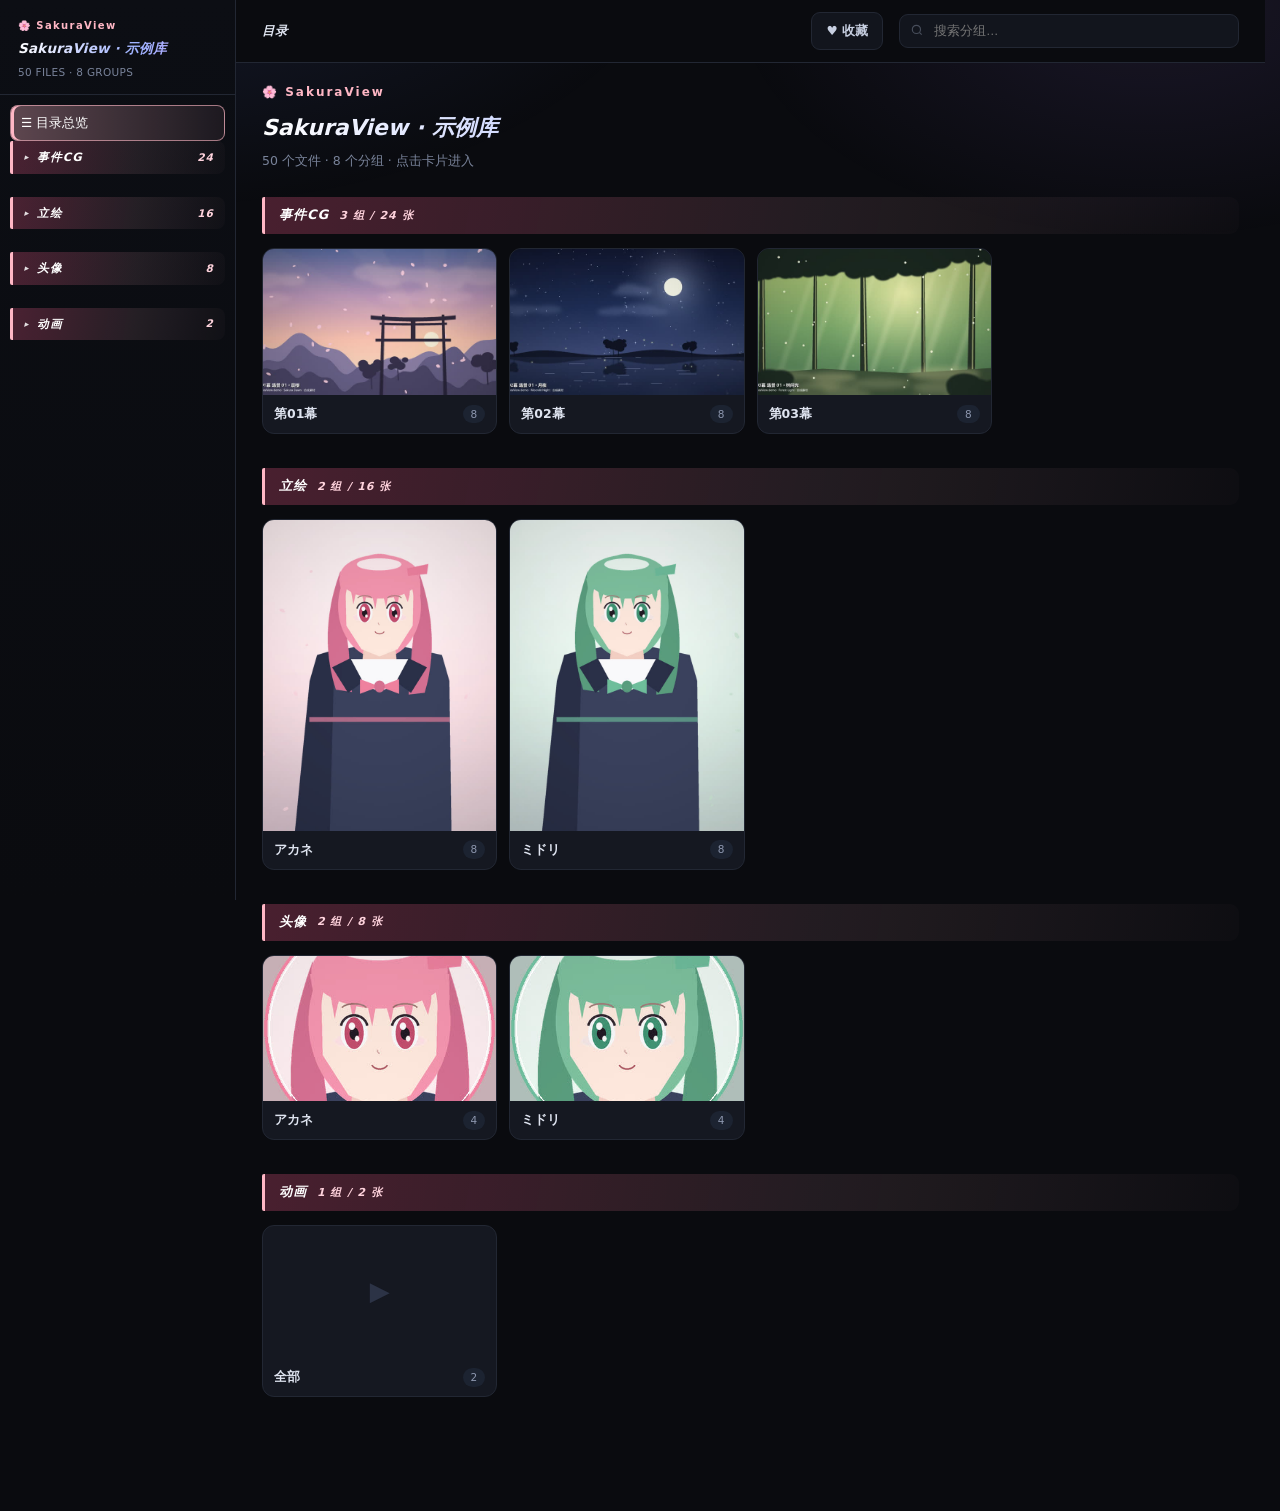
==== demo/CG/index.html @ d7d55ab4 "SakuraView：Galgame CG 解包 + 静态图库生成器 从 QLIE / Ren'Py / Godot / Unity 的打包文件里解出 CG，生成零依赖、 双击即看的静态图库（灯箱缩放" ====
<!DOCTYPE html><html lang="zh-CN"><head><meta charset="utf-8">
<meta name="viewport" content="width=device-width,initial-scale=1">
<title>SakuraView · 示例库 · 目录 · SakuraView</title><link rel="stylesheet" href="assets/style.css?v=6f9639d2"></head><body>
<aside>
  <div class="brand"><div class="mark">&#127800; SakuraView</div><h1>SakuraView · 示例库</h1><p>50 FILES · 8 GROUPS</p></div>
  <div class="snav" id="navbox"></div>
</aside>
<div id="mainWrap">
<div class="navbar">

  <div class="crumb"><b>目录</b></div>
  <div class="spacer"></div>
  <a class="back" href="fav.html">&#9829; 收藏</a>
  <div class="search">
    <svg width="14" height="14" viewBox="0 0 24 24" fill="none" stroke="#8892a6" stroke-width="2">
      <circle cx="11" cy="11" r="7"/><path d="M20 20l-3.5-3.5"/></svg>
    <input id="q" placeholder="搜索分组…" autocomplete="off" spellcheck="false">
  </div>

</div>
<div class="wrap"><div class="mark-hero">&#127800; SakuraView</div><h1 class="hero">SakuraView · 示例库</h1><div class="sub" id="isub" data-all="50 个文件 · 8 个分组 · 点击卡片进入">50 个文件 · 8 个分组 · 点击卡片进入</div><div class="catblock"><div class="cat-title">事件CG <em>3 组 / 24 张</em></div><div class="cards"><a class="card" href="p01.html"><img class="cover" loading="lazy" src="%E4%BA%8B%E4%BB%B6CG/%E7%AC%AC01%E5%B9%95/_thumbs/demo_c01_01.jpg" data-full="%E4%BA%8B%E4%BB%B6CG/%E7%AC%AC01%E5%B9%95/demo_c01_01.jpg" alt="" onerror="this.onerror=null;this.src=this.dataset.full"><div class="meta"><span class="nm">第01幕</span><span class="ct">8</span></div></a><a class="card" href="p02.html"><img class="cover" loading="lazy" src="%E4%BA%8B%E4%BB%B6CG/%E7%AC%AC02%E5%B9%95/_thumbs/demo_c02_01.jpg" data-full="%E4%BA%8B%E4%BB%B6CG/%E7%AC%AC02%E5%B9%95/demo_c02_01.jpg" alt="" onerror="this.onerror=null;this.src=this.dataset.full"><div class="meta"><span class="nm">第02幕</span><span class="ct">8</span></div></a><a class="card" href="p03.html"><img class="cover" loading="lazy" src="%E4%BA%8B%E4%BB%B6CG/%E7%AC%AC03%E5%B9%95/_thumbs/demo_c03_01.jpg" data-full="%E4%BA%8B%E4%BB%B6CG/%E7%AC%AC03%E5%B9%95/demo_c03_01.jpg" alt="" onerror="this.onerror=null;this.src=this.dataset.full"><div class="meta"><span class="nm">第03幕</span><span class="ct">8</span></div></a></div></div><div class="catblock"><div class="cat-title">立绘 <em>2 组 / 16 张</em></div><div class="cards"><a class="card tall" href="p04.html"><img class="cover" loading="lazy" src="%E7%AB%8B%E7%BB%98/%E3%82%A2%E3%82%AB%E3%83%8D/_thumbs/%E3%82%A2%E3%82%AB%E3%83%8D_%E5%88%B6%E6%9C%8D_01.jpg" data-full="%E7%AB%8B%E7%BB%98/%E3%82%A2%E3%82%AB%E3%83%8D/%E3%82%A2%E3%82%AB%E3%83%8D_%E5%88%B6%E6%9C%8D_01.jpg" alt="" onerror="this.onerror=null;this.src=this.dataset.full"><div class="meta"><span class="nm">アカネ</span><span class="ct">8</span></div></a><a class="card tall" href="p05.html"><img class="cover" loading="lazy" src="%E7%AB%8B%E7%BB%98/%E3%83%9F%E3%83%89%E3%83%AA/_thumbs/%E3%83%9F%E3%83%89%E3%83%AA_%E5%88%B6%E6%9C%8D_01.jpg" data-full="%E7%AB%8B%E7%BB%98/%E3%83%9F%E3%83%89%E3%83%AA/%E3%83%9F%E3%83%89%E3%83%AA_%E5%88%B6%E6%9C%8D_01.jpg" alt="" onerror="this.onerror=null;this.src=this.dataset.full"><div class="meta"><span class="nm">ミドリ</span><span class="ct">8</span></div></a></div></div><div class="catblock"><div class="cat-title">头像 <em>2 组 / 8 张</em></div><div class="cards"><a class="card" href="p06.html"><img class="cover" loading="lazy" src="%E5%A4%B4%E5%83%8F/%E3%82%A2%E3%82%AB%E3%83%8D/_thumbs/%E3%82%A2%E3%82%AB%E3%83%8D_%E9%A1%94_01.jpg" data-full="%E5%A4%B4%E5%83%8F/%E3%82%A2%E3%82%AB%E3%83%8D/%E3%82%A2%E3%82%AB%E3%83%8D_%E9%A1%94_01.png" alt="" onerror="this.onerror=null;this.src=this.dataset.full"><div class="meta"><span class="nm">アカネ</span><span class="ct">4</span></div></a><a class="card" href="p07.html"><img class="cover" loading="lazy" src="%E5%A4%B4%E5%83%8F/%E3%83%9F%E3%83%89%E3%83%AA/_thumbs/%E3%83%9F%E3%83%89%E3%83%AA_%E9%A1%94_01.jpg" data-full="%E5%A4%B4%E5%83%8F/%E3%83%9F%E3%83%89%E3%83%AA/%E3%83%9F%E3%83%89%E3%83%AA_%E9%A1%94_01.png" alt="" onerror="this.onerror=null;this.src=this.dataset.full"><div class="meta"><span class="nm">ミドリ</span><span class="ct">4</span></div></a></div></div><div class="catblock"><div class="cat-title">动画 <em>1 组 / 2 张</em></div><div class="cards"><a class="card" href="p08.html"><div class="cover-ph">&#9654;</div><div class="meta"><span class="nm">全部</span><span class="ct">2</span></div></a></div></div></div>
</div>

<script src="assets/nav.js?v=9c50f351"></script>
<script>window.PAGE={};</script>
<script src="assets/app.js?v=49ddf31b"></script>
</body></html>
---- demo/CG/assets/style.css ----
:root{--bg:#0a0b0f;--card:#151821;--line:#222733;--text:#e9ecf3;--muted:#79839a;
--accent:#6f8cff;--accent2:#a77bff;--fav:#ff5b8c}
*{box-sizing:border-box;margin:0;padding:0}
html{scroll-behavior:smooth;scrollbar-color:#eef2fa #0b0d12;scrollbar-gutter:stable}
/* 兜底：不支持 scrollbar-gutter 的浏览器常驻滚动条，避免可用宽度随页面长度变化 */
@supports not (scrollbar-gutter:stable){html{overflow-y:scroll}}
body{background:var(--bg);color:var(--text);font:14px/1.6 "Segoe UI","PingFang SC","Microsoft YaHei",system-ui,sans-serif;-webkit-font-smoothing:antialiased}
body::before{content:"";position:fixed;inset:0;pointer-events:none;z-index:0;
background:radial-gradient(900px 500px at 12% -10%,rgba(111,140,255,.13),transparent 60%),
radial-gradient(700px 400px at 90% 0%,rgba(167,123,255,.10),transparent 60%)}
a{color:inherit;text-decoration:none}
.navbar{position:sticky;top:0;z-index:20;display:flex;align-items:center;gap:16px;
padding:12px 26px;background:#0a0b0f;border-bottom:1px solid var(--line)}
.back{display:flex;align-items:center;gap:7px;padding:8px 14px;border-radius:9px;
border:1px solid var(--line);background:#12151d;color:#c8d0e2;font-size:12.5px;font-weight:600;
transition:.16s;white-space:nowrap}
.back:hover{background:#1b2231;color:#fff;border-color:rgba(111,140,255,.5)}
.crumb{font-size:12.5px;color:var(--muted);font-style:italic;font-weight:600}
.crumb b{color:#dfe4f0;font-weight:700}
.navbar .spacer{flex:1}
.search{position:relative;width:min(340px,40vw)}
.search input{width:100%;padding:9px 13px 9px 34px;border-radius:9px;border:1px solid var(--line);
background:#12151d;color:var(--text);font-size:12.5px;outline:none;transition:.2s}
.search input:focus{border-color:rgba(111,140,255,.6);box-shadow:0 0 0 3px rgba(111,140,255,.1)}
.search svg{position:absolute;left:11px;top:9px;opacity:.45}
.wrap{padding:20px 26px 80px;position:relative;z-index:1}
h1.hero{font-size:22px;font-weight:800;font-style:italic;margin-bottom:6px;
background:linear-gradient(100deg,#fff,#9db0ff 55%,#c6a8ff);
-webkit-background-clip:text;background-clip:text;color:transparent}
.sub{color:var(--muted);font-size:12.5px;margin-bottom:26px}
.catblock{margin-bottom:34px}
.cat-title{display:flex;align-items:center;gap:10px;font-size:13px;font-weight:800;
font-style:italic;letter-spacing:1px;color:#fff;margin-bottom:14px;padding:8px 14px;
border-radius:2px 9px 9px 2px;border-left:3px solid #ffb7c5;
background:linear-gradient(100deg,rgba(255,91,140,.26),rgba(255,183,197,.10) 58%,rgba(255,183,197,.02))}
.cat-title em{font-style:italic;font-weight:700;font-size:11px;color:#ffd3dd}
.cards{display:grid;grid-template-columns:repeat(auto-fill,minmax(190px,1fr));gap:12px}
.card{position:relative;border-radius:12px;overflow:hidden;background:var(--card);
border:1px solid var(--line);transition:.2s;display:block}
.card:hover{transform:translateY(-3px);border-color:rgba(111,140,255,.55);
box-shadow:0 14px 34px rgba(0,0,0,.55)}
.card .cover{width:100%;aspect-ratio:16/10;height:auto;object-fit:cover;display:block;background:#0e1117}
.card.tall .cover{aspect-ratio:3/4}
.card .cover-ph{width:100%;height:132px;display:grid;place-items:center;color:#2c3346;font-size:26px}
.card .meta{padding:9px 11px;display:flex;justify-content:space-between;align-items:center;gap:8px}
.card .nm{font-size:12.5px;font-weight:600;color:#dfe4f0;white-space:nowrap;
overflow:hidden;text-overflow:ellipsis}
.card .ct{font-size:10.5px;color:#8d97af;background:#1c2331;padding:1px 8px;
border-radius:20px;white-space:nowrap}
/* 缩略图尺寸只由缩放决定：固定轨道宽度，不再用「可用宽度 ÷ 列数」→ 不会因为窗口/滚动条/页面长度跳列而变大小 */
.masonry{display:grid;grid-template-columns:repeat(auto-fill,var(--card-w,206px));
gap:10px;justify-content:space-between;align-items:start}
/* 收藏页「按目录分组」的表头：横跨整行 */
.grphead{grid-column:1/-1;display:flex;align-items:baseline;gap:9px;padding:10px 2px 7px;
margin-top:4px;border-bottom:1px solid #222733;font-size:12.5px;font-weight:700;color:#ffb7c5}
.grphead span{font-weight:700}
.grphead em{font-style:normal;font-size:11.5px;color:#79839a;font-weight:600}
.item{margin:0;position:relative;border-radius:11px;overflow:hidden;
background:var(--card);border:1px solid var(--line);cursor:zoom-in;
transition:transform .2s cubic-bezier(.2,.7,.3,1),box-shadow .2s,border-color .2s}
.item img,.item video{display:block;width:100%;height:auto;min-height:60px;
transition:transform .35s cubic-bezier(.2,.7,.3,1),filter .3s}
.item:hover{transform:translateY(-3px);border-color:rgba(111,140,255,.45);
box-shadow:0 12px 30px rgba(0,0,0,.55)}.item:hover img{transform:scale(1.04);filter:brightness(1.06)}
/* 差分栈：同一格的多个 figure 叠放，只有第一个显形，其余透明但仍在 DOM（灯箱能翻到） */
.stack{position:relative;display:grid;grid-template-columns:1fr;border-radius:11px}
.stack>figure.item{grid-area:1/1;margin:0}
/* 用 first-of-type（不是 first-child）：栈里第一个子元素是角标 span */
.stack>figure.item:not(:first-of-type){opacity:0;pointer-events:none}
.dupbadge{position:absolute;right:8px;bottom:8px;z-index:6;cursor:pointer;
font-size:10px;line-height:1;padding:4px 8px;border-radius:20px;
background:rgba(255,91,140,.86);color:#fff;letter-spacing:.3px;box-shadow:0 2px 8px rgba(0,0,0,.4);
transition:.15s}
.dupbadge:hover{background:#ff5b8c;transform:scale(1.06)}
/* 差分速览：点角标弹出这一组的小缩略图，点哪张就看哪张（不改变网格布局） */
.dupPanel{position:fixed;inset:0;z-index:180;display:none;background:rgba(6,8,12,.86);
backdrop-filter:blur(3px);padding:5vh 24px;overflow:auto}
.dupPanel.open{display:block}
.dupPanel .dp-box{max-width:960px;margin:0 auto;background:#13161f;border:1px solid #2a3143;
border-radius:14px;padding:16px 18px 20px;box-shadow:0 24px 60px rgba(0,0,0,.6)}
.dupPanel h4{font-size:13px;font-weight:800;color:#ffb7c5;margin-bottom:4px;display:flex;
align-items:center;justify-content:space-between;gap:12px}
.dupPanel .dp-sub{font-size:11.5px;color:#79839a;margin-bottom:14px}
.dupPanel .dp-close{cursor:pointer;color:#8892a6;font-size:18px;line-height:1;padding:2px 6px;
border-radius:7px;border:1px solid transparent}
.dupPanel .dp-close:hover{color:#fff;background:#222938;border-color:#333c50}
.dupPanel .dp-grid{display:grid;grid-template-columns:repeat(auto-fill,minmax(112px,1fr));gap:9px}
.dupPanel .dp-item{position:relative;border-radius:8px;overflow:hidden;border:1px solid #2a3143;
cursor:pointer;background:#0e1117;transition:.15s}
.dupPanel .dp-item:hover{border-color:rgba(255,183,197,.7);transform:translateY(-2px)}
.dupPanel .dp-item img{display:block;width:100%;height:auto}
.dupPanel .dp-item b{position:absolute;left:4px;bottom:4px;font-size:9.5px;font-weight:700;
color:#fff;background:rgba(6,8,12,.78);border-radius:4px;padding:1px 5px}
.stack.flat{display:contents}
.stack.flat>figure.item{opacity:1;pointer-events:auto}
.stack.flat .dupbadge{display:none}
.stack>figure.item:hover{transform:none;box-shadow:none}
.item figcaption{position:absolute;left:0;right:0;bottom:0;padding:16px 9px 7px;font-size:10.5px;
color:#cfd6e6;background:linear-gradient(180deg,transparent,rgba(6,8,12,.92));
white-space:nowrap;overflow:hidden;text-overflow:ellipsis;opacity:0;transform:translateY(6px);transition:.2s}
.item:hover figcaption{opacity:1;transform:none}
.acts{position:absolute;top:7px;right:7px;display:flex;gap:5px;z-index:3;opacity:0;
transform:translateY(-5px);transition:.18s}
.item:hover .acts{opacity:.45;transform:none}
.acts:hover{opacity:1!important}
.act{width:27px;height:27px;padding:0;border-radius:8px;cursor:pointer;
border:1px solid rgba(255,255,255,.09);background:rgba(6,8,12,.6);color:#8791a6;
font-size:13px;line-height:1;display:grid;place-items:center;transition:.15s;font-family:inherit}
.act:hover{background:rgba(111,140,255,.62);border-color:rgba(111,140,255,.78);color:#fff}
.item.fav{border-color:rgba(255,91,140,.55);box-shadow:0 0 0 1px rgba(255,91,140,.22)}
.item.fav .acts{opacity:.6}
.item.fav .act-fav{background:rgba(255,91,140,.55);border-color:rgba(255,91,140,.65);color:#fff}
/* 最近查看：图片和视频共用，退出预览后仍保留（樱花粉） */
.item.seen{outline:2px solid #ffb7c5;outline-offset:-2px}
.item.seen::before{content:"";position:absolute;left:9px;top:9px;width:8px;height:8px;border-radius:50%;
background:#ffb7c5;box-shadow:0 0 0 3px rgba(8,10,16,.72);z-index:4;pointer-events:none}
.note{display:block;padding:8px 10px;background:rgba(255,255,255,.045);
border-top:1px solid rgba(255,255,255,.08);font-size:11px;line-height:1.45;color:#bcc5d8;
white-space:nowrap;overflow:hidden;text-overflow:ellipsis;cursor:pointer;transition:.16s}
.note:hover{background:rgba(111,140,255,.16);color:#e9eefb}
.item.fav .note{background:rgba(255,91,140,.1);border-top-color:rgba(255,91,140,.28);color:#f1cbda}
.item.has-note figcaption{bottom:34px}
/* 批量选择：选中环 + 橡皮筋框 + 底部批量条 */
.item.sel{border-color:#ffb7c5;box-shadow:0 0 0 2px #ffb7c5,0 10px 26px rgba(0,0,0,.5)}
.item.sel::after{content:"¹3";position:absolute;left:9px;top:9px;width:19px;height:19px;border-radius:50%;
background:#ffb7c5;color:#1a1420;font-size:12px;font-weight:800;display:grid;place-items:center;z-index:5}
.selband{position:fixed;border:1px solid #ffb7c5;background:rgba(255,183,197,.16);
border-radius:4px;z-index:60;pointer-events:none;display:none}
.selbar{position:fixed;left:50%;bottom:22px;transform:translate(-50%,18px);z-index:70;
display:flex;align-items:center;gap:10px;padding:9px 12px;border-radius:12px;
background:rgba(18,22,31,.97);border:1px solid #2a3040;box-shadow:0 16px 40px rgba(0,0,0,.6);
opacity:0;pointer-events:none;transition:.2s}
.selbar.open{opacity:1;pointer-events:auto;transform:translate(-50%,0)}
.selbar b{font-size:12.5px;color:#ffb7c5;font-weight:700;white-space:nowrap}
.selbar button{padding:7px 13px;border-radius:8px;border:1px solid #2a3040;background:#171c26;
color:#cfd6e6;font-size:12.5px;font-weight:600;cursor:pointer;font-family:inherit;white-space:nowrap}
.selbar button:hover{background:#232a3a;color:#fff}
.selbar button.primary{background:linear-gradient(100deg,#3b57b8,#2a3d8a);border-color:#3b57b8;color:#fff}
.selbar input{width:112px;padding:7px 10px;border-radius:8px;border:1px solid #2a3040;
background:#0d1017;color:#dfe4f0;font-size:12.5px;font-family:inherit;outline:none}
.selbar input:focus{border-color:#ffb7c5}
/* 备注里的 Markdown 简写 */
.note b{color:#fff;font-weight:800}
.note .mdtag{color:#ffb7c5;font-weight:700;margin-left:2px}
.empty{text-align:center;padding:90px 20px;color:#5b6478}
.empty .big{font-size:34px;color:#2b3346;margin-bottom:14px;font-style:italic}
.empty b{display:block;font-size:15px;color:#8b93a7;margin-bottom:6px;font-style:italic;font-weight:700}
.empty span{display:block;font-size:12px;color:#5b6478}
.item-v{cursor:pointer}
.vlb{position:fixed;inset:0;z-index:120;background:#000;display:none}
.vlb.open{display:block}
.vlb video{position:absolute;inset:0;width:100%;height:100%;object-fit:contain;background:#000;outline:none}
.vtitle{position:absolute;left:26px;top:20px;z-index:125;color:#fff;font-size:40px;
font-weight:700;letter-spacing:.5px;line-height:1.25;
text-shadow:0 3px 16px rgba(0,0,0,.95),0 0 3px rgba(0,0,0,.85);
max-width:78vw;white-space:nowrap;overflow:hidden;text-overflow:ellipsis;
pointer-events:none;opacity:0;transition:opacity .25s}
.vlb.show-ui .vtitle{opacity:1}
/* 静止后控制条与标题一起淡出，指针也隐藏（全屏/非全屏一致） */
.vlb:not(.show-ui){cursor:none}
.vui{position:absolute;left:0;right:0;bottom:0;padding:46px 18px 12px;
background:linear-gradient(0deg,rgba(0,0,0,.88),rgba(0,0,0,.45) 55%,transparent);
opacity:0;transition:opacity .25s;pointer-events:none}
.vlb.show-ui .vui{opacity:1;pointer-events:auto}
.vbarwrap{height:4px;background:rgba(255,255,255,.22);border-radius:3px;cursor:pointer;
margin-bottom:10px;position:relative}
.vbarwrap:hover{height:7px}
.vbar{height:100%;background:#6f8cff;border-radius:3px;width:0;pointer-events:none}
.vrow{display:flex;align-items:center;gap:4px}
.vi{background:transparent;border:0;color:#e8ecf5;width:38px;height:38px;border-radius:8px;
display:grid;place-items:center;cursor:pointer;font-size:15px;transition:.15s;
font-family:inherit;padding:0;line-height:1}
.vi:hover{background:rgba(255,255,255,.16)}
/* 播放/暂停图标：用内联 SVG + .playing 类切换，不依赖字体里有没有 U+23F8（缺字形会显示成空白/方块） */
.vi .ic{width:17px;height:17px;fill:currentColor;display:none;pointer-events:none}
#vPlay .ic-play{display:block}
#vPlay.playing .ic-play{display:none}
#vPlay.playing .ic-pause{display:block}
.vi.on{background:rgba(255,91,140,.85);border-color:#ffb7c5;color:#fff}
.vi:disabled{opacity:.3;cursor:not-allowed}
.vtime{font-size:12px;color:#cfd6e6;margin-left:10px;font-variant-numeric:tabular-nums;
letter-spacing:.3px}
.vspacer{flex:1}
.vrate{width:auto;padding:0 12px;font-size:12.5px;font-weight:600;min-width:52px}
/* 音量：图标 + 滑块（拖动调节，不再点一下静音） */
.vvol{display:flex;align-items:center;gap:7px;padding:0 8px;height:38px;border-radius:8px}
.vvol:hover{background:rgba(255,255,255,.10)}
.vvic{font-size:14px;line-height:1;color:#cfd6e6;width:16px;text-align:center;user-select:none}
.vvol input[type=range]{-webkit-appearance:none;appearance:none;width:78px;height:4px;border-radius:3px;
background:linear-gradient(90deg,#ffb7c5 var(--vp,100%),rgba(255,255,255,.22) var(--vp,100%));
outline:none;cursor:pointer;margin:0}
.vvol input[type=range]::-webkit-slider-thumb{-webkit-appearance:none;width:12px;height:12px;border-radius:50%;
background:#fff;border:0;box-shadow:0 1px 4px rgba(0,0,0,.65)}
.vvol input[type=range]::-moz-range-thumb{width:12px;height:12px;border:0;border-radius:50%;background:#fff}
@media (max-width:760px){.vvol input[type=range]{width:56px}.vvol{padding:0 4px;gap:5px}}
.vmenu{position:absolute;right:104px;bottom:62px;background:rgba(20,24,33,.98);
border:1px solid #2a3040;border-radius:10px;padding:6px;display:none;z-index:130;
box-shadow:0 12px 34px rgba(0,0,0,.65);min-width:96px}
.vmenu.open{display:block}
.vmenu button{display:block;width:100%;text-align:left;padding:7px 16px;border:0;
background:transparent;color:#c8d0e2;font-size:12.5px;font-family:inherit;cursor:pointer;
border-radius:6px}
.vmenu button:hover{background:#232a3a;color:#fff}
.vmenu button.on{color:#8aa2ff;font-weight:700}
/* 进度条悬停/拖动时的帧预览（雪碧图切片，本地图库没法用 canvas 抓帧） */
.vsprite{position:fixed;z-index:140;width:160px;height:90px;border-radius:8px;
border:1px solid #3a4356;background-color:#0a0c11;background-repeat:no-repeat;
box-shadow:0 12px 30px rgba(0,0,0,.7);display:none;pointer-events:none}
.vsprite.on{display:block}
.vsprite i{position:absolute;left:0;right:0;bottom:-19px;text-align:center;font-size:11px;color:#cfd6e6;
font-style:normal;text-shadow:0 1px 4px #000}
.vlb:fullscreen{background:#000}
.lb{position:fixed;inset:0;z-index:100;display:none;background:rgba(5,6,9,.97)}
.lb.open{display:flex;align-items:center;justify-content:center}
/* 全图模式：整屏铺满、整张图完整显示（contain），不再留圆角/阴影 */
.lb img{width:100vw;height:100vh;object-fit:contain;display:block;transition:opacity .18s;
border-radius:0;box-shadow:none;-webkit-user-drag:none;user-select:none}
.lb img.loading{opacity:.22}
/* 缩放/拖拽：grab 光标 + 关掉浏览器自带手势，交给 JS 处理 */
.lb img{cursor:zoom-in;touch-action:none;-webkit-user-drag:none;will-change:transform}
.lb img.zoomed{cursor:grab}
.lb img.dragging{cursor:grabbing}
.lb-bar{position:fixed;top:0;left:0;right:0;display:flex;justify-content:space-between;
align-items:center;padding:14px 20px;font-size:12.5px;color:#93a0b8}
.lb-bar b{font-weight:600;color:#dfe4f0}
/* 全屏观感：顶栏 / 箭头 / 关闭默认隐藏，动一下鼠标或点一下才浮现（2.4s 后自动淡出），只留图片本体 */
.lb-bar,.lb-btn,.lb-close{opacity:0;pointer-events:none;transition:opacity .2s ease}
.lb.ui-on .lb-bar,.lb.ui-on .lb-btn,.lb.ui-on .lb-close{opacity:1;pointer-events:auto}
/* 底部操作条：默认隐藏，鼠标/手指靠近屏幕下方才浮现（不挡看图） */
.lb-acts{position:fixed;bottom:22px;left:50%;transform:translate(-50%,16px);display:flex;gap:10px;z-index:102;
opacity:0;pointer-events:none;transition:opacity .2s ease,transform .2s ease}
.lb.show-acts .lb-acts{opacity:1;pointer-events:auto;transform:translate(-50%,0)}
.lb-act{display:flex;align-items:center;gap:7px;padding:10px 20px;border-radius:10px;
border:1px solid rgba(255,255,255,.18);background:rgba(20,24,33,.92);color:#dbe2f0;
font-size:13px;font-weight:600;cursor:pointer;transition:.16s;font-family:inherit}
.lb-act:hover{background:#232a3a;border-color:rgba(111,140,255,.6);color:#fff}
.lb-act.on{background:rgba(255,91,140,.85);border-color:#ff5b8c;color:#fff}
/* 幻灯速率：主按钮 + 速率小按钮，菜单向上弹出 */
.lbspd{display:flex;gap:0}
.lbspd .lb-act:first-child{border-radius:10px 0 0 10px}
.lb-act.lbcaret{border-radius:0 10px 10px 0;border-left:none;padding:10px 10px;font-size:11px}
.lb-act.lbcaret:hover{border-left:1px solid rgba(255,255,255,.12)}
.spdmenu{position:fixed;z-index:103;display:none;background:rgba(20,24,33,.98);
border:1px solid #2a3040;border-radius:10px;padding:6px;min-width:170px;
box-shadow:0 12px 34px rgba(0,0,0,.65)}
.spdmenu.open{display:block}
.spdmenu button{display:block;width:100%;text-align:left;padding:7px 16px;border:0;
background:transparent;color:#c8d0e2;font-size:12.5px;font-family:inherit;cursor:pointer;border-radius:6px}
.spdmenu button:hover{background:#232a3a;color:#fff}
.spdmenu button.on{color:#ffb7c5;font-weight:700}
.lb-btn{position:fixed;top:50%;transform:translateY(-50%);width:52px;height:52px;border-radius:50%;
border:1px solid #2a3040;background:rgba(20,24,33,.9);color:#cfd6e6;font-size:20px;cursor:pointer;
display:grid;place-items:center;transition:.18s;user-select:none;z-index:102}
.lb-btn:hover{background:#232a3a;border-color:rgba(111,140,255,.6);color:#fff}
.lb-prev{left:22px}.lb-next{right:22px}
.lb-close{position:fixed;top:14px;right:18px;width:36px;height:36px;border-radius:9px;
border:1px solid #2a3040;background:rgba(20,24,33,.9);color:#cfd6e6;cursor:pointer;
font-size:16px;display:grid;place-items:center;z-index:102}
.lb-close:hover{background:#232a3a;color:#fff}
.modal{position:fixed;inset:0;z-index:150;display:none;align-items:center;justify-content:center;
background:rgba(5,6,9,.8);padding:20px}
.modal.open{display:flex}
.modal-box{width:min(460px,100%);background:#12151d;border:1px solid #2a3040;
border-radius:14px;padding:20px;box-shadow:0 30px 80px rgba(0,0,0,.7)}
.modal-box h3{font-size:14px;font-weight:700;font-style:italic;margin-bottom:12px}
.modal-thumb{width:100%;max-height:170px;object-fit:contain;border-radius:9px;
background:#0b0d12;margin-bottom:12px;display:block}
.modal-box textarea{width:100%;height:96px;resize:vertical;padding:10px 12px;border-radius:9px;
border:1px solid #2a3040;background:#0b0d12;color:#e9ecf3;font-size:13px;line-height:1.5;
font-family:inherit;outline:none}
.modal-box input#tagInput{width:100%;margin-top:8px;padding:9px 12px;border-radius:9px;
border:1px solid #2a3040;background:#0b0d12;color:#e9ecf3;font-size:12.5px;outline:none}
.modal-box input#tagInput:focus{border-color:rgba(255,183,197,.55)}
.tagrow{padding:6px 10px;display:flex;flex-wrap:wrap;gap:4px;
background:rgba(255,183,197,.05);border-top:1px solid rgba(255,255,255,.07)}
.tagchip{font-size:10px;color:#ffb7c5;background:rgba(255,183,197,.1);
border:1px solid rgba(255,183,197,.35);border-radius:10px;padding:0 8px;line-height:1.7}
.lb-act.on{background:rgba(255,183,197,.85);border-color:#ffb7c5;color:#fff}
.modal-box textarea:focus{border-color:rgba(111,140,255,.6)}
.modal-acts{display:flex;gap:8px;justify-content:flex-end;margin-top:14px}
.tip-p{font-size:13px;line-height:1.75;color:#c2cbd9;margin:0 0 10px}
.tip-p code{background:#0d1017;border:1px solid #2a3040;border-radius:5px;padding:1px 6px;
font-size:12px;color:#ffb7c5;font-family:ui-monospace,Consolas,monospace}
.tip-p b{color:#eef1f7}
.modal-acts button{padding:9px 18px;border-radius:9px;border:1px solid #2a3040;background:#171c26;
color:#c8d0e2;font-size:12.5px;font-weight:600;cursor:pointer;font-family:inherit}
.modal-acts button:hover{background:#20283a;color:#fff}
.modal-acts .primary{background:linear-gradient(100deg,#3b57b8,#2a3d8a);
border-color:rgba(111,140,255,.6);color:#fff}
.modal-acts .danger{color:#ff9db6}
aside{position:fixed;top:0;left:0;width:236px;height:calc(100vh / var(--z-nav,1));
zoom:var(--z-nav,1);z-index:30;
background:linear-gradient(180deg,#0c0e14,#0a0b0f);border-right:1px solid var(--line);
display:flex;flex-direction:column}
aside .brand{padding:18px 18px 14px;border-bottom:1px solid var(--line)}
aside .brand h1{font-size:13.5px;font-weight:700;font-style:italic;letter-spacing:.2px;
background:linear-gradient(100deg,#fff,#9db0ff 60%,#c6a8ff);
-webkit-background-clip:text;background-clip:text;color:transparent;
white-space:nowrap;overflow:hidden;text-overflow:ellipsis}
aside .brand p{font-size:10.5px;color:var(--muted);margin-top:4px;letter-spacing:.3px}
aside .brand .mark{font-size:10px;font-weight:700;color:#ffb7c5;letter-spacing:1.4px;margin-bottom:4px}
aside .brand .hublink{display:inline-flex;align-items:center;gap:5px;margin-top:9px;
font-size:11px;color:#ffb7c5;text-decoration:none;border:1px solid rgba(255,183,197,.34);
border-radius:6px;padding:2px 9px;letter-spacing:.2px;opacity:.78;transition:.16s}
aside .brand .hublink:hover{opacity:1;background:rgba(255,183,197,.13);border-color:rgba(255,183,197,.7)}
.mark-hero{font-size:12px;font-weight:700;color:#ffb7c5;letter-spacing:2px;margin-bottom:8px}
/* 横竖图筛选 chips */
.chips{display:flex;gap:6px;flex-wrap:wrap}
.chip{padding:6px 13px;border-radius:20px;border:1px solid var(--line);background:#12151d;
color:#c8d0e2;font-size:11.5px;font-weight:600;cursor:pointer;white-space:nowrap;transition:.15s;user-select:none}
.chip:hover{border-color:rgba(255,183,197,.5);color:#fff}
.chip.on{background:rgba(255,183,197,.22);border-color:rgba(255,183,197,.6);color:#fff}
.snav{flex:1;overflow-y:auto;padding:10px 10px 40px;
scrollbar-width:auto;scrollbar-color:#eef2fa #0c0e13}
.snav::-webkit-scrollbar{width:16px}
.snav::-webkit-scrollbar-thumb{background:#eef2fa;border-radius:5px;border:3px solid #0c0e13;min-height:48px}
.snav::-webkit-scrollbar-thumb:hover{background:#fff}
.snav::-webkit-scrollbar-track{background:#0c0e13;border-left:1px solid #1a1f2b}
.cat{margin-bottom:16px}
.cat-h{font-size:11.5px;letter-spacing:1.1px;color:#fff;padding:7px 11px;margin-bottom:7px;
display:flex;justify-content:space-between;align-items:center;font-weight:800;font-style:italic;
background:linear-gradient(100deg,rgba(255,91,140,.26),rgba(255,183,197,.10) 58%,rgba(255,183,197,.02));
border-left:3px solid #ffb7c5;border-radius:2px 8px 8px 2px;cursor:pointer;user-select:none}
/* 目录树折叠：grid 0fr→1fr 平滑展开/收起，各分类状态独立 */
.cat-h .ch{display:inline-block;font-size:9px;opacity:.85;transition:transform .25s ease}
.cat.open>.cat-h .ch{transform:rotate(90deg)}
.cat-h .ct2{flex:1;margin-left:7px;overflow:hidden;text-overflow:ellipsis;white-space:nowrap}
.cat-body{display:grid;grid-template-rows:0fr;transition:grid-template-rows .28s ease}
.cat.open>.cat-body{grid-template-rows:1fr}
.cat-body>.cat-in{overflow:hidden;min-height:0}
.cat-h em{font-style:italic;color:#ffd3dd;font-weight:700;font-size:10.5px}
.nav-item{display:flex;justify-content:space-between;align-items:center;padding:7px 10px;
border-radius:8px;color:#c8d0e2;font-size:12.5px;font-weight:500;transition:.15s;
border:1px solid transparent;white-space:nowrap}
.nav-item em{font-style:normal;font-size:10.5px;color:#8d97af;background:#1c2331;
padding:1px 7px;border-radius:20px;margin-left:8px}
.nav-item:hover{background:#1b2231;color:#fff;border-color:#2c3547}
.nav-item.on{background:linear-gradient(90deg,rgba(255,183,197,.34),rgba(255,183,197,.07));
color:#fff;border-color:rgba(255,183,197,.6);box-shadow:inset 3px 0 0 #ffb7c5}
.nav-item.on em{background:rgba(255,143,168,.34);color:#ffe3ea}
.nav-item[data-g]{cursor:pointer}
#mainWrap{margin-left:calc(236px * var(--z-nav,1))}
.navbar{zoom:var(--z-main,1)}
.wrap{zoom:var(--z-main,1)}
#ztoast{position:fixed;right:24px;bottom:24px;z-index:200;padding:9px 16px;border-radius:9px;
background:rgba(20,24,33,.96);border:1px solid rgba(111,140,255,.55);color:#dfe4f0;
font-size:12.5px;font-weight:600;letter-spacing:.3px;opacity:0;transform:translateY(8px);
transition:.2s;pointer-events:none;box-shadow:0 10px 30px rgba(0,0,0,.5)}
#ztoast.show{opacity:1;transform:none}
::-webkit-scrollbar{width:16px;height:16px}
::-webkit-scrollbar-track{background:#0b0d12}
::-webkit-scrollbar-thumb{background:#eef2fa;border-radius:8px;border:3px solid #0b0d12;min-height:48px}
::-webkit-scrollbar-thumb:hover{background:#fff}
@media(max-width:860px){
aside{display:none}
#mainWrap{margin-left:0}
.navbar{zoom:1}
.wrap{zoom:1}
.vtitle{font-size:22px;left:14px;top:12px}
.navbar{flex-wrap:wrap;padding:10px 14px;gap:10px}
.search{width:100%;order:3}
.wrap{padding:16px 14px 60px}
.masonry{grid-template-columns:repeat(auto-fill,150px);gap:8px}
.cards{grid-template-columns:repeat(auto-fill,minmax(140px,1fr))}
}
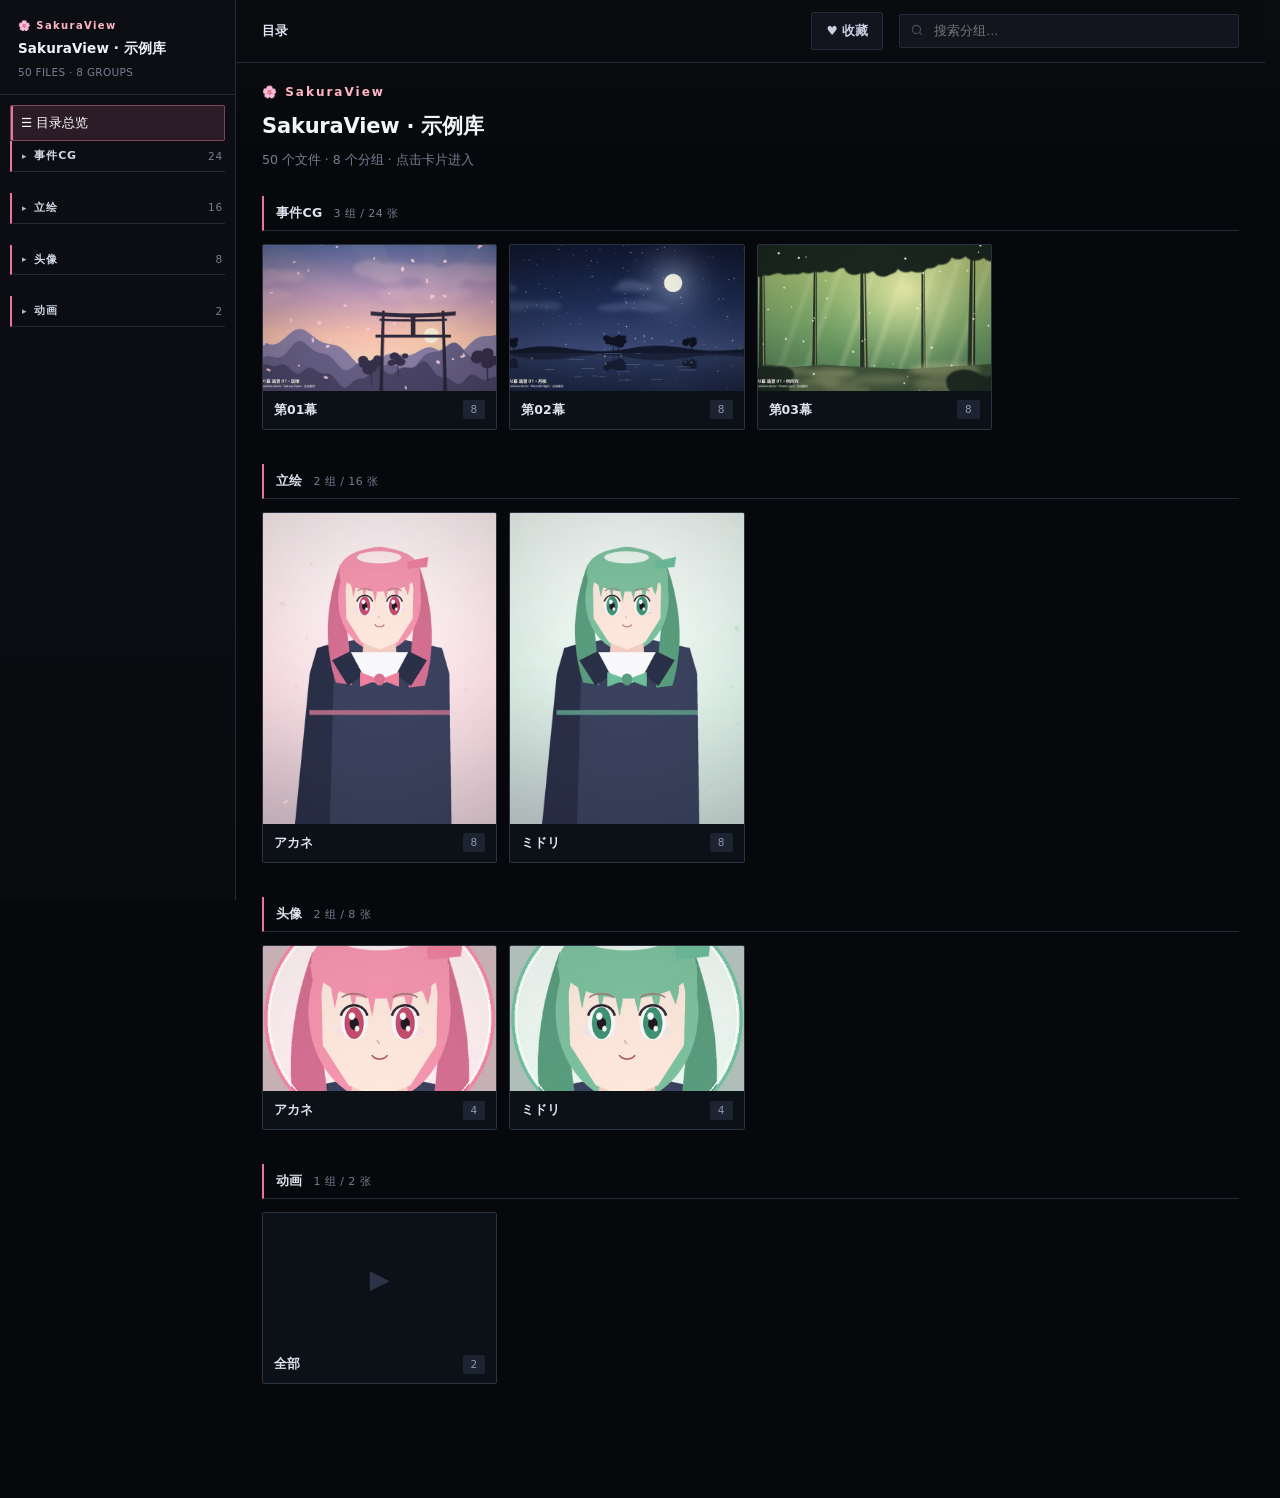
==== commit 75df617b: "去掉 AI 模板味：图库主题与落地页统一成编辑风格 图库（gen_site_generic.py 的 CSS）： - 配色从蓝紫渐变换成暖金 + 更暗的底，保留樱花粉做收藏/高亮 - 圆角一律收到 2" ====
--- a/demo/CG/index.html
+++ b/demo/CG/index.html
@@ -1,6 +1,6 @@
 <!DOCTYPE html><html lang="zh-CN"><head><meta charset="utf-8">
 <meta name="viewport" content="width=device-width,initial-scale=1">
-<title>SakuraView · 示例库 · 目录 · SakuraView</title><link rel="stylesheet" href="assets/style.css?v=6f9639d2"></head><body>
+<title>SakuraView · 示例库 · 目录 · SakuraView</title><link rel="stylesheet" href="assets/style.css?v=ff3d2028"></head><body>
 <aside>
   <div class="brand"><div class="mark">&#127800; SakuraView</div><h1>SakuraView · 示例库</h1><p>50 FILES · 8 GROUPS</p></div>
   <div class="snav" id="navbox"></div>
--- a/demo/CG/assets/style.css
+++ b/demo/CG/assets/style.css
@@ -1,44 +1,40 @@
-:root{--bg:#0a0b0f;--card:#151821;--line:#222733;--text:#e9ecf3;--muted:#79839a;
---accent:#6f8cff;--accent2:#a77bff;--fav:#ff5b8c}
+:root{--bg:#06080c;--card:#0c1017;--line:#242a37;--line2:#39424f;--text:#e6e9f0;--muted:#767f92;
+--accent:#d3b184;--accent2:#8c7c63;--fav:#e8759a}
 *{box-sizing:border-box;margin:0;padding:0}
 html{scroll-behavior:smooth;scrollbar-color:#eef2fa #0b0d12;scrollbar-gutter:stable}
 /* 兜底：不支持 scrollbar-gutter 的浏览器常驻滚动条，避免可用宽度随页面长度变化 */
 @supports not (scrollbar-gutter:stable){html{overflow-y:scroll}}
-body{background:var(--bg);color:var(--text);font:14px/1.6 "Segoe UI","PingFang SC","Microsoft YaHei",system-ui,sans-serif;-webkit-font-smoothing:antialiased}
+body{background:var(--bg);color:var(--text);font:14px/1.6 "Segoe UI","PingFang SC","Microsoft YaHei",system-ui,sans-serif;-webkit-font-smoothing:antialiased;font-feature-settings:"tnum" 1,"lnum" 1}
 body::before{content:"";position:fixed;inset:0;pointer-events:none;z-index:0;
-background:radial-gradient(900px 500px at 12% -10%,rgba(111,140,255,.13),transparent 60%),
-radial-gradient(700px 400px at 90% 0%,rgba(167,123,255,.10),transparent 60%)}
+background:linear-gradient(180deg,rgba(255,255,255,.022),transparent 22%)}
 a{color:inherit;text-decoration:none}
 .navbar{position:sticky;top:0;z-index:20;display:flex;align-items:center;gap:16px;
 padding:12px 26px;background:#0a0b0f;border-bottom:1px solid var(--line)}
-.back{display:flex;align-items:center;gap:7px;padding:8px 14px;border-radius:9px;
+.back{display:flex;align-items:center;gap:7px;padding:8px 14px;border-radius:2px;
 border:1px solid var(--line);background:#12151d;color:#c8d0e2;font-size:12.5px;font-weight:600;
 transition:.16s;white-space:nowrap}
-.back:hover{background:#1b2231;color:#fff;border-color:rgba(111,140,255,.5)}
-.crumb{font-size:12.5px;color:var(--muted);font-style:italic;font-weight:600}
+.back:hover{background:#1b2231;color:#fff;border-color:rgba(211,177,132,.5)}
+.crumb{font-size:12.5px;color:var(--muted);font-weight:500}
 .crumb b{color:#dfe4f0;font-weight:700}
 .navbar .spacer{flex:1}
 .search{position:relative;width:min(340px,40vw)}
-.search input{width:100%;padding:9px 13px 9px 34px;border-radius:9px;border:1px solid var(--line);
+.search input{width:100%;padding:9px 13px 9px 34px;border-radius:2px;border:1px solid var(--line);
 background:#12151d;color:var(--text);font-size:12.5px;outline:none;transition:.2s}
-.search input:focus{border-color:rgba(111,140,255,.6);box-shadow:0 0 0 3px rgba(111,140,255,.1)}
+.search input:focus{border-color:rgba(211,177,132,.6);box-shadow:0 0 0 3px rgba(211,177,132,.1)}
 .search svg{position:absolute;left:11px;top:9px;opacity:.45}
 .wrap{padding:20px 26px 80px;position:relative;z-index:1}
-h1.hero{font-size:22px;font-weight:800;font-style:italic;margin-bottom:6px;
-background:linear-gradient(100deg,#fff,#9db0ff 55%,#c6a8ff);
--webkit-background-clip:text;background-clip:text;color:transparent}
+h1.hero{font-size:21px;font-weight:650;letter-spacing:-.01em;margin-bottom:6px;color:#f2f4f8}
 .sub{color:var(--muted);font-size:12.5px;margin-bottom:26px}
 .catblock{margin-bottom:34px}
-.cat-title{display:flex;align-items:center;gap:10px;font-size:13px;font-weight:800;
-font-style:italic;letter-spacing:1px;color:#fff;margin-bottom:14px;padding:8px 14px;
-border-radius:2px 9px 9px 2px;border-left:3px solid #ffb7c5;
-background:linear-gradient(100deg,rgba(255,91,140,.26),rgba(255,183,197,.10) 58%,rgba(255,183,197,.02))}
-.cat-title em{font-style:italic;font-weight:700;font-size:11px;color:#ffd3dd}
+.cat-title{display:flex;align-items:baseline;gap:11px;font-size:12.5px;font-weight:600;
+letter-spacing:.02em;color:#dfe4ee;margin-bottom:13px;padding:7px 0 7px 12px;
+border-left:2px solid var(--fav);border-bottom:1px solid var(--line)}
+.cat-title em{font-style:normal;font-weight:500;font-size:11px;color:var(--muted);
+letter-spacing:.04em}
 .cards{display:grid;grid-template-columns:repeat(auto-fill,minmax(190px,1fr));gap:12px}
-.card{position:relative;border-radius:12px;overflow:hidden;background:var(--card);
-border:1px solid var(--line);transition:.2s;display:block}
-.card:hover{transform:translateY(-3px);border-color:rgba(111,140,255,.55);
-box-shadow:0 14px 34px rgba(0,0,0,.55)}
+.card{position:relative;border-radius:2px;overflow:hidden;background:var(--card);
+border:1px solid #2b3341;transition:.2s;display:block}
+.card:hover{border-color:var(--line2)}
 .card .cover{width:100%;aspect-ratio:16/10;height:auto;object-fit:cover;display:block;background:#0e1117}
 .card.tall .cover{aspect-ratio:3/4}
 .card .cover-ph{width:100%;height:132px;display:grid;place-items:center;color:#2c3346;font-size:26px}
@@ -46,30 +42,29 @@
 .card .nm{font-size:12.5px;font-weight:600;color:#dfe4f0;white-space:nowrap;
 overflow:hidden;text-overflow:ellipsis}
 .card .ct{font-size:10.5px;color:#8d97af;background:#1c2331;padding:1px 8px;
-border-radius:20px;white-space:nowrap}
+border-radius:2px;white-space:nowrap}
 /* 缩略图尺寸只由缩放决定：固定轨道宽度，不再用「可用宽度 ÷ 列数」→ 不会因为窗口/滚动条/页面长度跳列而变大小 */
 .masonry{display:grid;grid-template-columns:repeat(auto-fill,var(--card-w,206px));
 gap:10px;justify-content:space-between;align-items:start}
 /* 收藏页「按目录分组」的表头：横跨整行 */
 .grphead{grid-column:1/-1;display:flex;align-items:baseline;gap:9px;padding:10px 2px 7px;
-margin-top:4px;border-bottom:1px solid #222733;font-size:12.5px;font-weight:700;color:#ffb7c5}
+margin-top:4px;border-bottom:1px solid var(--line);font-size:11.5px;letter-spacing:.06em;font-weight:600;color:#cfd6e4}
 .grphead span{font-weight:700}
 .grphead em{font-style:normal;font-size:11.5px;color:#79839a;font-weight:600}
-.item{margin:0;position:relative;border-radius:11px;overflow:hidden;
+.item{margin:0;position:relative;border-radius:2px;overflow:hidden;
 background:var(--card);border:1px solid var(--line);cursor:zoom-in;
 transition:transform .2s cubic-bezier(.2,.7,.3,1),box-shadow .2s,border-color .2s}
 .item img,.item video{display:block;width:100%;height:auto;min-height:60px;
 transition:transform .35s cubic-bezier(.2,.7,.3,1),filter .3s}
-.item:hover{transform:translateY(-3px);border-color:rgba(111,140,255,.45);
-box-shadow:0 12px 30px rgba(0,0,0,.55)}.item:hover img{transform:scale(1.04);filter:brightness(1.06)}
+.item:hover{border-color:var(--line2)}.item:hover img{filter:brightness(1.10)}
 /* 差分栈：同一格的多个 figure 叠放，只有第一个显形，其余透明但仍在 DOM（灯箱能翻到） */
-.stack{position:relative;display:grid;grid-template-columns:1fr;border-radius:11px}
+.stack{position:relative;display:grid;grid-template-columns:1fr;border-radius:2px}
 .stack>figure.item{grid-area:1/1;margin:0}
 /* 用 first-of-type（不是 first-child）：栈里第一个子元素是角标 span */
 .stack>figure.item:not(:first-of-type){opacity:0;pointer-events:none}
 .dupbadge{position:absolute;right:8px;bottom:8px;z-index:6;cursor:pointer;
-font-size:10px;line-height:1;padding:4px 8px;border-radius:20px;
-background:rgba(255,91,140,.86);color:#fff;letter-spacing:.3px;box-shadow:0 2px 8px rgba(0,0,0,.4);
+font-size:10px;line-height:1;padding:4px 8px;border-radius:2px;
+background:rgba(255,91,140,.86);color:#fff;letter-spacing:.3px;box-shadow:none;
 transition:.15s}
 .dupbadge:hover{background:#ff5b8c;transform:scale(1.06)}
 /* 差分速览：点角标弹出这一组的小缩略图，点哪张就看哪张（不改变网格布局） */
@@ -77,15 +72,15 @@
 backdrop-filter:blur(3px);padding:5vh 24px;overflow:auto}
 .dupPanel.open{display:block}
 .dupPanel .dp-box{max-width:960px;margin:0 auto;background:#13161f;border:1px solid #2a3143;
-border-radius:14px;padding:16px 18px 20px;box-shadow:0 24px 60px rgba(0,0,0,.6)}
+border-radius:2px;padding:16px 18px 20px;box-shadow:none}
 .dupPanel h4{font-size:13px;font-weight:800;color:#ffb7c5;margin-bottom:4px;display:flex;
 align-items:center;justify-content:space-between;gap:12px}
 .dupPanel .dp-sub{font-size:11.5px;color:#79839a;margin-bottom:14px}
 .dupPanel .dp-close{cursor:pointer;color:#8892a6;font-size:18px;line-height:1;padding:2px 6px;
-border-radius:7px;border:1px solid transparent}
+border-radius:2px;border:1px solid transparent}
 .dupPanel .dp-close:hover{color:#fff;background:#222938;border-color:#333c50}
 .dupPanel .dp-grid{display:grid;grid-template-columns:repeat(auto-fill,minmax(112px,1fr));gap:9px}
-.dupPanel .dp-item{position:relative;border-radius:8px;overflow:hidden;border:1px solid #2a3143;
+.dupPanel .dp-item{position:relative;border-radius:2px;overflow:hidden;border:1px solid #2a3143;
 cursor:pointer;background:#0e1117;transition:.15s}
 .dupPanel .dp-item:hover{border-color:rgba(255,183,197,.7);transform:translateY(-2px)}
 .dupPanel .dp-item img{display:block;width:100%;height:auto}
@@ -103,10 +98,10 @@
 transform:translateY(-5px);transition:.18s}
 .item:hover .acts{opacity:.45;transform:none}
 .acts:hover{opacity:1!important}
-.act{width:27px;height:27px;padding:0;border-radius:8px;cursor:pointer;
+.act{width:27px;height:27px;padding:0;border-radius:2px;cursor:pointer;
 border:1px solid rgba(255,255,255,.09);background:rgba(6,8,12,.6);color:#8791a6;
 font-size:13px;line-height:1;display:grid;place-items:center;transition:.15s;font-family:inherit}
-.act:hover{background:rgba(111,140,255,.62);border-color:rgba(111,140,255,.78);color:#fff}
+.act:hover{background:rgba(211,177,132,.62);border-color:rgba(211,177,132,.78);color:#fff}
 .item.fav{border-color:rgba(255,91,140,.55);box-shadow:0 0 0 1px rgba(255,91,140,.22)}
 .item.fav .acts{opacity:.6}
 .item.fav .act-fav{background:rgba(255,91,140,.55);border-color:rgba(255,91,140,.65);color:#fff}
@@ -117,7 +112,7 @@
 .note{display:block;padding:8px 10px;background:rgba(255,255,255,.045);
 border-top:1px solid rgba(255,255,255,.08);font-size:11px;line-height:1.45;color:#bcc5d8;
 white-space:nowrap;overflow:hidden;text-overflow:ellipsis;cursor:pointer;transition:.16s}
-.note:hover{background:rgba(111,140,255,.16);color:#e9eefb}
+.note:hover{background:rgba(211,177,132,.16);color:#e9eefb}
 .item.fav .note{background:rgba(255,91,140,.1);border-top-color:rgba(255,91,140,.28);color:#f1cbda}
 .item.has-note figcaption{bottom:34px}
 /* 批量选择：选中环 + 橡皮筋框 + 底部批量条 */
@@ -127,24 +122,24 @@
 .selband{position:fixed;border:1px solid #ffb7c5;background:rgba(255,183,197,.16);
 border-radius:4px;z-index:60;pointer-events:none;display:none}
 .selbar{position:fixed;left:50%;bottom:22px;transform:translate(-50%,18px);z-index:70;
-display:flex;align-items:center;gap:10px;padding:9px 12px;border-radius:12px;
-background:rgba(18,22,31,.97);border:1px solid #2a3040;box-shadow:0 16px 40px rgba(0,0,0,.6);
+display:flex;align-items:center;gap:10px;padding:9px 12px;border-radius:2px;
+background:rgba(18,22,31,.97);border:1px solid #2a3040;box-shadow:none;
 opacity:0;pointer-events:none;transition:.2s}
 .selbar.open{opacity:1;pointer-events:auto;transform:translate(-50%,0)}
 .selbar b{font-size:12.5px;color:#ffb7c5;font-weight:700;white-space:nowrap}
-.selbar button{padding:7px 13px;border-radius:8px;border:1px solid #2a3040;background:#171c26;
+.selbar button{padding:7px 13px;border-radius:2px;border:1px solid #2a3040;background:#171c26;
 color:#cfd6e6;font-size:12.5px;font-weight:600;cursor:pointer;font-family:inherit;white-space:nowrap}
 .selbar button:hover{background:#232a3a;color:#fff}
-.selbar button.primary{background:linear-gradient(100deg,#3b57b8,#2a3d8a);border-color:#3b57b8;color:#fff}
-.selbar input{width:112px;padding:7px 10px;border-radius:8px;border:1px solid #2a3040;
+.selbar button.primary{background:#d3b184;border-color:#d3b184;color:#14110c;color:#fff}
+.selbar input{width:112px;padding:7px 10px;border-radius:2px;border:1px solid #2a3040;
 background:#0d1017;color:#dfe4f0;font-size:12.5px;font-family:inherit;outline:none}
 .selbar input:focus{border-color:#ffb7c5}
 /* 备注里的 Markdown 简写 */
 .note b{color:#fff;font-weight:800}
 .note .mdtag{color:#ffb7c5;font-weight:700;margin-left:2px}
 .empty{text-align:center;padding:90px 20px;color:#5b6478}
-.empty .big{font-size:34px;color:#2b3346;margin-bottom:14px;font-style:italic}
-.empty b{display:block;font-size:15px;color:#8b93a7;margin-bottom:6px;font-style:italic;font-weight:700}
+.empty .big{font-size:32px;color:#2b3346;margin-bottom:14px;font-weight:300}
+.empty b{display:block;font-size:14.5px;color:#8b93a7;margin-bottom:6px;font-weight:600}
 .empty span{display:block;font-size:12px;color:#5b6478}
 .item-v{cursor:pointer}
 .vlb{position:fixed;inset:0;z-index:120;background:#000;display:none}
@@ -165,9 +160,9 @@
 .vbarwrap{height:4px;background:rgba(255,255,255,.22);border-radius:3px;cursor:pointer;
 margin-bottom:10px;position:relative}
 .vbarwrap:hover{height:7px}
-.vbar{height:100%;background:#6f8cff;border-radius:3px;width:0;pointer-events:none}
+.vbar{height:100%;background:#d3b184;border-radius:3px;width:0;pointer-events:none}
 .vrow{display:flex;align-items:center;gap:4px}
-.vi{background:transparent;border:0;color:#e8ecf5;width:38px;height:38px;border-radius:8px;
+.vi{background:transparent;border:0;color:#e8ecf5;width:38px;height:38px;border-radius:2px;
 display:grid;place-items:center;cursor:pointer;font-size:15px;transition:.15s;
 font-family:inherit;padding:0;line-height:1}
 .vi:hover{background:rgba(255,255,255,.16)}
@@ -183,29 +178,29 @@
 .vspacer{flex:1}
 .vrate{width:auto;padding:0 12px;font-size:12.5px;font-weight:600;min-width:52px}
 /* 音量：图标 + 滑块（拖动调节，不再点一下静音） */
-.vvol{display:flex;align-items:center;gap:7px;padding:0 8px;height:38px;border-radius:8px}
+.vvol{display:flex;align-items:center;gap:7px;padding:0 8px;height:38px;border-radius:2px}
 .vvol:hover{background:rgba(255,255,255,.10)}
 .vvic{font-size:14px;line-height:1;color:#cfd6e6;width:16px;text-align:center;user-select:none}
 .vvol input[type=range]{-webkit-appearance:none;appearance:none;width:78px;height:4px;border-radius:3px;
 background:linear-gradient(90deg,#ffb7c5 var(--vp,100%),rgba(255,255,255,.22) var(--vp,100%));
 outline:none;cursor:pointer;margin:0}
 .vvol input[type=range]::-webkit-slider-thumb{-webkit-appearance:none;width:12px;height:12px;border-radius:50%;
-background:#fff;border:0;box-shadow:0 1px 4px rgba(0,0,0,.65)}
+background:#fff;border:0;box-shadow:none}
 .vvol input[type=range]::-moz-range-thumb{width:12px;height:12px;border:0;border-radius:50%;background:#fff}
 @media (max-width:760px){.vvol input[type=range]{width:56px}.vvol{padding:0 4px;gap:5px}}
 .vmenu{position:absolute;right:104px;bottom:62px;background:rgba(20,24,33,.98);
-border:1px solid #2a3040;border-radius:10px;padding:6px;display:none;z-index:130;
-box-shadow:0 12px 34px rgba(0,0,0,.65);min-width:96px}
+border:1px solid #2a3040;border-radius:2px;padding:6px;display:none;z-index:130;
+box-shadow:none;min-width:96px}
 .vmenu.open{display:block}
 .vmenu button{display:block;width:100%;text-align:left;padding:7px 16px;border:0;
 background:transparent;color:#c8d0e2;font-size:12.5px;font-family:inherit;cursor:pointer;
-border-radius:6px}
+border-radius:2px}
 .vmenu button:hover{background:#232a3a;color:#fff}
 .vmenu button.on{color:#8aa2ff;font-weight:700}
 /* 进度条悬停/拖动时的帧预览（雪碧图切片，本地图库没法用 canvas 抓帧） */
-.vsprite{position:fixed;z-index:140;width:160px;height:90px;border-radius:8px;
+.vsprite{position:fixed;z-index:140;width:160px;height:90px;border-radius:2px;
 border:1px solid #3a4356;background-color:#0a0c11;background-repeat:no-repeat;
-box-shadow:0 12px 30px rgba(0,0,0,.7);display:none;pointer-events:none}
+box-shadow:none;display:none;pointer-events:none}
 .vsprite.on{display:block}
 .vsprite i{position:absolute;left:0;right:0;bottom:-19px;text-align:center;font-size:11px;color:#cfd6e6;
 font-style:normal;text-shadow:0 1px 4px #000}
@@ -230,30 +225,30 @@
 .lb-acts{position:fixed;bottom:22px;left:50%;transform:translate(-50%,16px);display:flex;gap:10px;z-index:102;
 opacity:0;pointer-events:none;transition:opacity .2s ease,transform .2s ease}
 .lb.show-acts .lb-acts{opacity:1;pointer-events:auto;transform:translate(-50%,0)}
-.lb-act{display:flex;align-items:center;gap:7px;padding:10px 20px;border-radius:10px;
+.lb-act{display:flex;align-items:center;gap:7px;padding:10px 20px;border-radius:2px;
 border:1px solid rgba(255,255,255,.18);background:rgba(20,24,33,.92);color:#dbe2f0;
 font-size:13px;font-weight:600;cursor:pointer;transition:.16s;font-family:inherit}
-.lb-act:hover{background:#232a3a;border-color:rgba(111,140,255,.6);color:#fff}
+.lb-act:hover{background:#232a3a;border-color:rgba(211,177,132,.6);color:#fff}
 .lb-act.on{background:rgba(255,91,140,.85);border-color:#ff5b8c;color:#fff}
 /* 幻灯速率：主按钮 + 速率小按钮，菜单向上弹出 */
 .lbspd{display:flex;gap:0}
-.lbspd .lb-act:first-child{border-radius:10px 0 0 10px}
+.lbspd .lb-act:first-child{border-radius:2px 0 0 10px}
 .lb-act.lbcaret{border-radius:0 10px 10px 0;border-left:none;padding:10px 10px;font-size:11px}
 .lb-act.lbcaret:hover{border-left:1px solid rgba(255,255,255,.12)}
 .spdmenu{position:fixed;z-index:103;display:none;background:rgba(20,24,33,.98);
-border:1px solid #2a3040;border-radius:10px;padding:6px;min-width:170px;
-box-shadow:0 12px 34px rgba(0,0,0,.65)}
+border:1px solid #2a3040;border-radius:2px;padding:6px;min-width:170px;
+box-shadow:none}
 .spdmenu.open{display:block}
 .spdmenu button{display:block;width:100%;text-align:left;padding:7px 16px;border:0;
-background:transparent;color:#c8d0e2;font-size:12.5px;font-family:inherit;cursor:pointer;border-radius:6px}
+background:transparent;color:#c8d0e2;font-size:12.5px;font-family:inherit;cursor:pointer;border-radius:2px}
 .spdmenu button:hover{background:#232a3a;color:#fff}
 .spdmenu button.on{color:#ffb7c5;font-weight:700}
 .lb-btn{position:fixed;top:50%;transform:translateY(-50%);width:52px;height:52px;border-radius:50%;
 border:1px solid #2a3040;background:rgba(20,24,33,.9);color:#cfd6e6;font-size:20px;cursor:pointer;
 display:grid;place-items:center;transition:.18s;user-select:none;z-index:102}
-.lb-btn:hover{background:#232a3a;border-color:rgba(111,140,255,.6);color:#fff}
+.lb-btn:hover{background:#232a3a;border-color:rgba(211,177,132,.6);color:#fff}
 .lb-prev{left:22px}.lb-next{right:22px}
-.lb-close{position:fixed;top:14px;right:18px;width:36px;height:36px;border-radius:9px;
+.lb-close{position:fixed;top:14px;right:18px;width:36px;height:36px;border-radius:2px;
 border:1px solid #2a3040;background:rgba(20,24,33,.9);color:#cfd6e6;cursor:pointer;
 font-size:16px;display:grid;place-items:center;z-index:102}
 .lb-close:hover{background:#232a3a;color:#fff}
@@ -261,52 +256,50 @@
 background:rgba(5,6,9,.8);padding:20px}
 .modal.open{display:flex}
 .modal-box{width:min(460px,100%);background:#12151d;border:1px solid #2a3040;
-border-radius:14px;padding:20px;box-shadow:0 30px 80px rgba(0,0,0,.7)}
-.modal-box h3{font-size:14px;font-weight:700;font-style:italic;margin-bottom:12px}
-.modal-thumb{width:100%;max-height:170px;object-fit:contain;border-radius:9px;
+border-radius:2px;padding:20px;box-shadow:none}
+.modal-box h3{font-size:14px;font-weight:600;margin-bottom:12px}
+.modal-thumb{width:100%;max-height:170px;object-fit:contain;border-radius:2px;
 background:#0b0d12;margin-bottom:12px;display:block}
-.modal-box textarea{width:100%;height:96px;resize:vertical;padding:10px 12px;border-radius:9px;
+.modal-box textarea{width:100%;height:96px;resize:vertical;padding:10px 12px;border-radius:2px;
 border:1px solid #2a3040;background:#0b0d12;color:#e9ecf3;font-size:13px;line-height:1.5;
 font-family:inherit;outline:none}
-.modal-box input#tagInput{width:100%;margin-top:8px;padding:9px 12px;border-radius:9px;
+.modal-box input#tagInput{width:100%;margin-top:8px;padding:9px 12px;border-radius:2px;
 border:1px solid #2a3040;background:#0b0d12;color:#e9ecf3;font-size:12.5px;outline:none}
 .modal-box input#tagInput:focus{border-color:rgba(255,183,197,.55)}
 .tagrow{padding:6px 10px;display:flex;flex-wrap:wrap;gap:4px;
 background:rgba(255,183,197,.05);border-top:1px solid rgba(255,255,255,.07)}
 .tagchip{font-size:10px;color:#ffb7c5;background:rgba(255,183,197,.1);
-border:1px solid rgba(255,183,197,.35);border-radius:10px;padding:0 8px;line-height:1.7}
+border:1px solid rgba(255,183,197,.35);border-radius:2px;padding:0 8px;line-height:1.7}
 .lb-act.on{background:rgba(255,183,197,.85);border-color:#ffb7c5;color:#fff}
-.modal-box textarea:focus{border-color:rgba(111,140,255,.6)}
+.modal-box textarea:focus{border-color:rgba(211,177,132,.6)}
 .modal-acts{display:flex;gap:8px;justify-content:flex-end;margin-top:14px}
 .tip-p{font-size:13px;line-height:1.75;color:#c2cbd9;margin:0 0 10px}
 .tip-p code{background:#0d1017;border:1px solid #2a3040;border-radius:5px;padding:1px 6px;
 font-size:12px;color:#ffb7c5;font-family:ui-monospace,Consolas,monospace}
 .tip-p b{color:#eef1f7}
-.modal-acts button{padding:9px 18px;border-radius:9px;border:1px solid #2a3040;background:#171c26;
+.modal-acts button{padding:9px 18px;border-radius:2px;border:1px solid #2a3040;background:#171c26;
 color:#c8d0e2;font-size:12.5px;font-weight:600;cursor:pointer;font-family:inherit}
 .modal-acts button:hover{background:#20283a;color:#fff}
 .modal-acts .primary{background:linear-gradient(100deg,#3b57b8,#2a3d8a);
-border-color:rgba(111,140,255,.6);color:#fff}
+border-color:rgba(211,177,132,.6);color:#fff}
 .modal-acts .danger{color:#ff9db6}
 aside{position:fixed;top:0;left:0;width:236px;height:calc(100vh / var(--z-nav,1));
 zoom:var(--z-nav,1);z-index:30;
 background:linear-gradient(180deg,#0c0e14,#0a0b0f);border-right:1px solid var(--line);
 display:flex;flex-direction:column}
 aside .brand{padding:18px 18px 14px;border-bottom:1px solid var(--line)}
-aside .brand h1{font-size:13.5px;font-weight:700;font-style:italic;letter-spacing:.2px;
-background:linear-gradient(100deg,#fff,#9db0ff 60%,#c6a8ff);
--webkit-background-clip:text;background-clip:text;color:transparent;
+aside .brand h1{font-size:13.5px;font-weight:650;letter-spacing:.01em;color:#f0f3f8;
 white-space:nowrap;overflow:hidden;text-overflow:ellipsis}
 aside .brand p{font-size:10.5px;color:var(--muted);margin-top:4px;letter-spacing:.3px}
 aside .brand .mark{font-size:10px;font-weight:700;color:#ffb7c5;letter-spacing:1.4px;margin-bottom:4px}
 aside .brand .hublink{display:inline-flex;align-items:center;gap:5px;margin-top:9px;
 font-size:11px;color:#ffb7c5;text-decoration:none;border:1px solid rgba(255,183,197,.34);
-border-radius:6px;padding:2px 9px;letter-spacing:.2px;opacity:.78;transition:.16s}
+border-radius:2px;padding:2px 9px;letter-spacing:.2px;opacity:.78;transition:.16s}
 aside .brand .hublink:hover{opacity:1;background:rgba(255,183,197,.13);border-color:rgba(255,183,197,.7)}
 .mark-hero{font-size:12px;font-weight:700;color:#ffb7c5;letter-spacing:2px;margin-bottom:8px}
 /* 横竖图筛选 chips */
 .chips{display:flex;gap:6px;flex-wrap:wrap}
-.chip{padding:6px 13px;border-radius:20px;border:1px solid var(--line);background:#12151d;
+.chip{padding:6px 13px;border-radius:2px;border:1px solid var(--line);background:#12151d;
 color:#c8d0e2;font-size:11.5px;font-weight:600;cursor:pointer;white-space:nowrap;transition:.15s;user-select:none}
 .chip:hover{border-color:rgba(255,183,197,.5);color:#fff}
 .chip.on{background:rgba(255,183,197,.22);border-color:rgba(255,183,197,.6);color:#fff}
@@ -317,10 +310,10 @@
 .snav::-webkit-scrollbar-thumb:hover{background:#fff}
 .snav::-webkit-scrollbar-track{background:#0c0e13;border-left:1px solid #1a1f2b}
 .cat{margin-bottom:16px}
-.cat-h{font-size:11.5px;letter-spacing:1.1px;color:#fff;padding:7px 11px;margin-bottom:7px;
-display:flex;justify-content:space-between;align-items:center;font-weight:800;font-style:italic;
-background:linear-gradient(100deg,rgba(255,91,140,.26),rgba(255,183,197,.10) 58%,rgba(255,183,197,.02));
-border-left:3px solid #ffb7c5;border-radius:2px 8px 8px 2px;cursor:pointer;user-select:none}
+.cat-h{font-size:11px;letter-spacing:.08em;color:#cfd6e4;padding:6px 2px 6px 10px;margin-bottom:5px;
+display:flex;justify-content:space-between;align-items:center;font-weight:600;
+border-left:2px solid #e8759a;border-bottom:1px solid var(--line);cursor:pointer;user-select:none}
+.cat-h:hover{color:#fff;border-bottom-color:var(--line2)}
 /* 目录树折叠：grid 0fr→1fr 平滑展开/收起，各分类状态独立 */
 .cat-h .ch{display:inline-block;font-size:9px;opacity:.85;transition:transform .25s ease}
 .cat.open>.cat-h .ch{transform:rotate(90deg)}
@@ -328,28 +321,28 @@
 .cat-body{display:grid;grid-template-rows:0fr;transition:grid-template-rows .28s ease}
 .cat.open>.cat-body{grid-template-rows:1fr}
 .cat-body>.cat-in{overflow:hidden;min-height:0}
-.cat-h em{font-style:italic;color:#ffd3dd;font-weight:700;font-size:10.5px}
+.cat-h em{font-style:normal;color:var(--muted);font-weight:500;font-size:10.5px}
 .nav-item{display:flex;justify-content:space-between;align-items:center;padding:7px 10px;
-border-radius:8px;color:#c8d0e2;font-size:12.5px;font-weight:500;transition:.15s;
+border-radius:2px;color:#c8d0e2;font-size:12.5px;font-weight:500;transition:.15s;
 border:1px solid transparent;white-space:nowrap}
 .nav-item em{font-style:normal;font-size:10.5px;color:#8d97af;background:#1c2331;
-padding:1px 7px;border-radius:20px;margin-left:8px}
+padding:1px 7px;border-radius:2px;margin-left:8px}
 .nav-item:hover{background:#1b2231;color:#fff;border-color:#2c3547}
-.nav-item.on{background:linear-gradient(90deg,rgba(255,183,197,.34),rgba(255,183,197,.07));
-color:#fff;border-color:rgba(255,183,197,.6);box-shadow:inset 3px 0 0 #ffb7c5}
+.nav-item.on{background:rgba(232,117,154,.14);color:#fff;border-color:rgba(232,117,154,.45);
+box-shadow:inset 2px 0 0 #e8759a}
 .nav-item.on em{background:rgba(255,143,168,.34);color:#ffe3ea}
 .nav-item[data-g]{cursor:pointer}
 #mainWrap{margin-left:calc(236px * var(--z-nav,1))}
 .navbar{zoom:var(--z-main,1)}
 .wrap{zoom:var(--z-main,1)}
-#ztoast{position:fixed;right:24px;bottom:24px;z-index:200;padding:9px 16px;border-radius:9px;
-background:rgba(20,24,33,.96);border:1px solid rgba(111,140,255,.55);color:#dfe4f0;
+#ztoast{position:fixed;right:24px;bottom:24px;z-index:200;padding:9px 16px;border-radius:2px;
+background:rgba(20,24,33,.96);border:1px solid rgba(211,177,132,.55);color:#dfe4f0;
 font-size:12.5px;font-weight:600;letter-spacing:.3px;opacity:0;transform:translateY(8px);
-transition:.2s;pointer-events:none;box-shadow:0 10px 30px rgba(0,0,0,.5)}
+transition:.2s;pointer-events:none;box-shadow:none}
 #ztoast.show{opacity:1;transform:none}
 ::-webkit-scrollbar{width:16px;height:16px}
 ::-webkit-scrollbar-track{background:#0b0d12}
-::-webkit-scrollbar-thumb{background:#eef2fa;border-radius:8px;border:3px solid #0b0d12;min-height:48px}
+::-webkit-scrollbar-thumb{background:#eef2fa;border-radius:2px;border:3px solid #0b0d12;min-height:48px}
 ::-webkit-scrollbar-thumb:hover{background:#fff}
 @media(max-width:860px){
 aside{display:none}
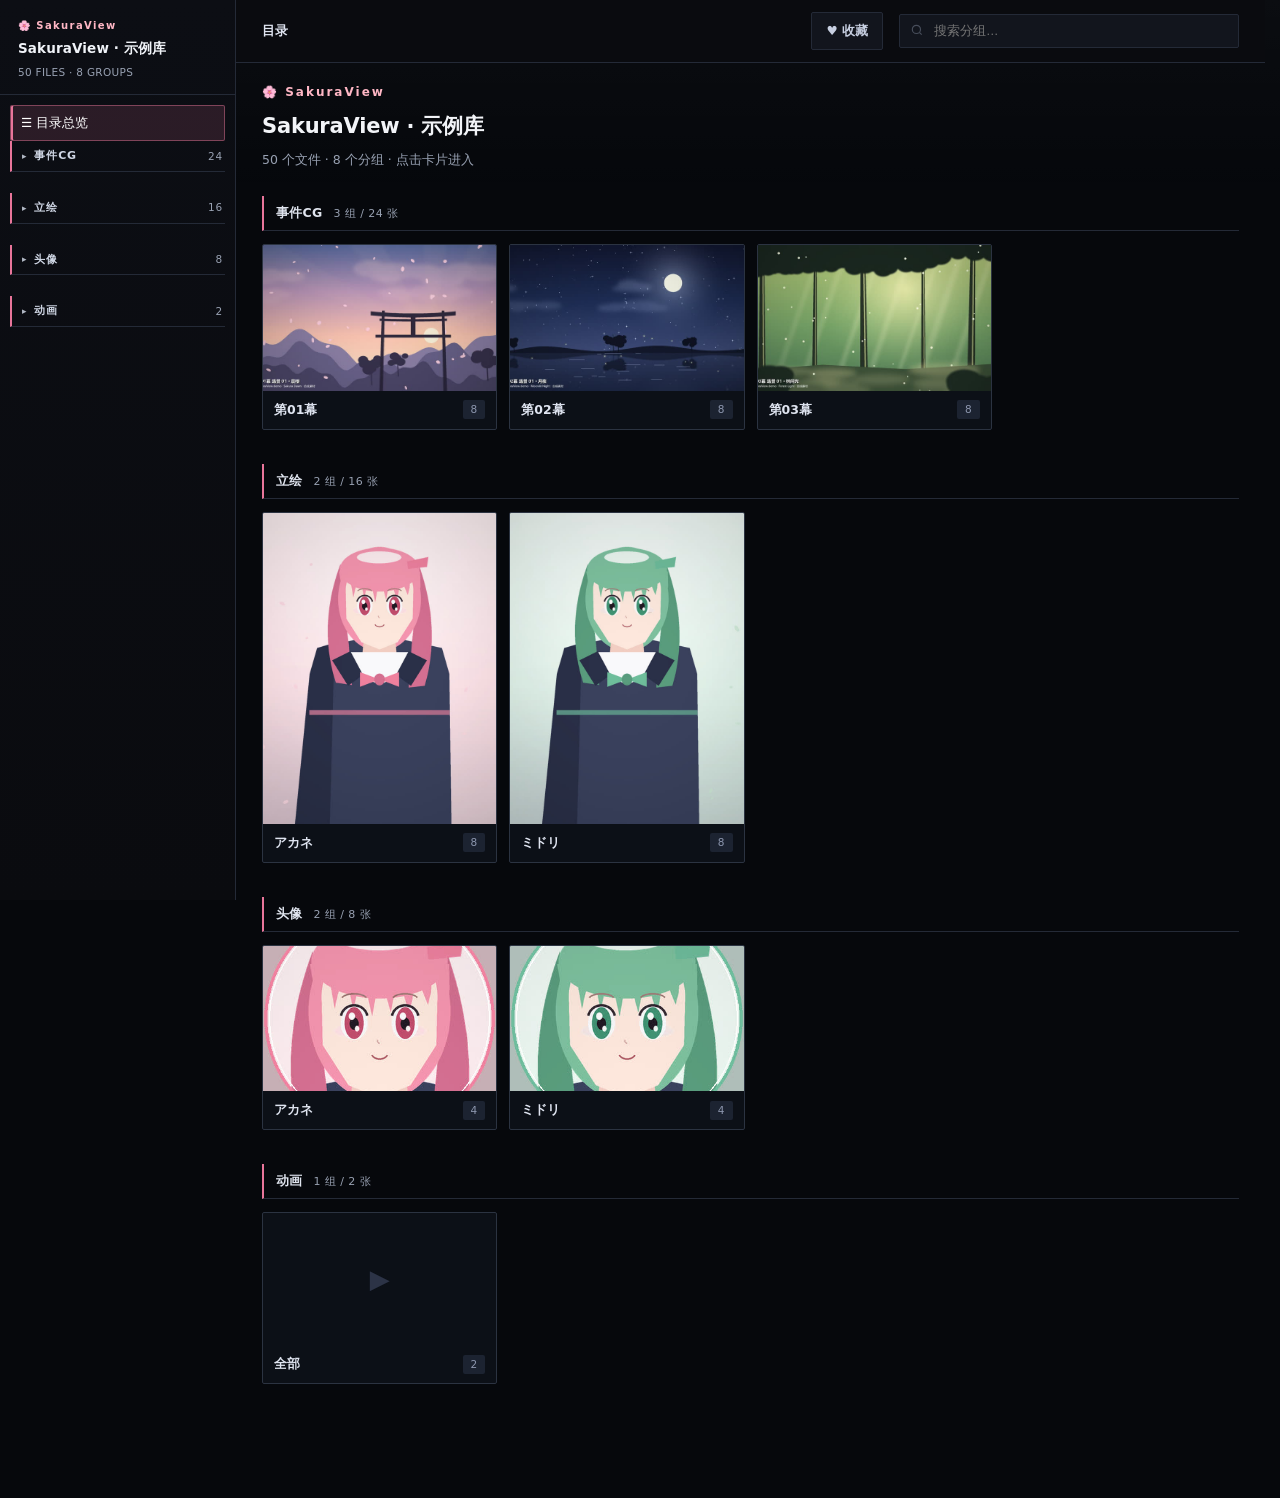
==== commit 8b813345: "加 DESIGN.md：把这两轮定下的视觉规则写成硬约束 - 统一两套 token（图库 gen_site_generic.py / 落地页 index.html），   text 对齐 #e9ebf" ====
--- a/demo/CG/index.html
+++ b/demo/CG/index.html
@@ -1,6 +1,6 @@
 <!DOCTYPE html><html lang="zh-CN"><head><meta charset="utf-8">
 <meta name="viewport" content="width=device-width,initial-scale=1">
-<title>SakuraView · 示例库 · 目录 · SakuraView</title><link rel="stylesheet" href="assets/style.css?v=ff3d2028"></head><body>
+<title>SakuraView · 示例库 · 目录 · SakuraView</title><link rel="stylesheet" href="assets/style.css?v=ebb41b7b"></head><body>
 <aside>
   <div class="brand"><div class="mark">&#127800; SakuraView</div><h1>SakuraView · 示例库</h1><p>50 FILES · 8 GROUPS</p></div>
   <div class="snav" id="navbox"></div>
--- a/demo/CG/assets/style.css
+++ b/demo/CG/assets/style.css
@@ -1,4 +1,5 @@
-:root{--bg:#06080c;--card:#0c1017;--line:#242a37;--line2:#39424f;--text:#e6e9f0;--muted:#767f92;
+:root{--bg:#06080c;--card:#0c1017;--line:#242a37;--line2:#39424f;
+--text:#e9ebf1;--muted:#98a1b2;--faint:#5c6474;
 --accent:#d3b184;--accent2:#8c7c63;--fav:#e8759a}
 *{box-sizing:border-box;margin:0;padding:0}
 html{scroll-behavior:smooth;scrollbar-color:#eef2fa #0b0d12;scrollbar-gutter:stable}
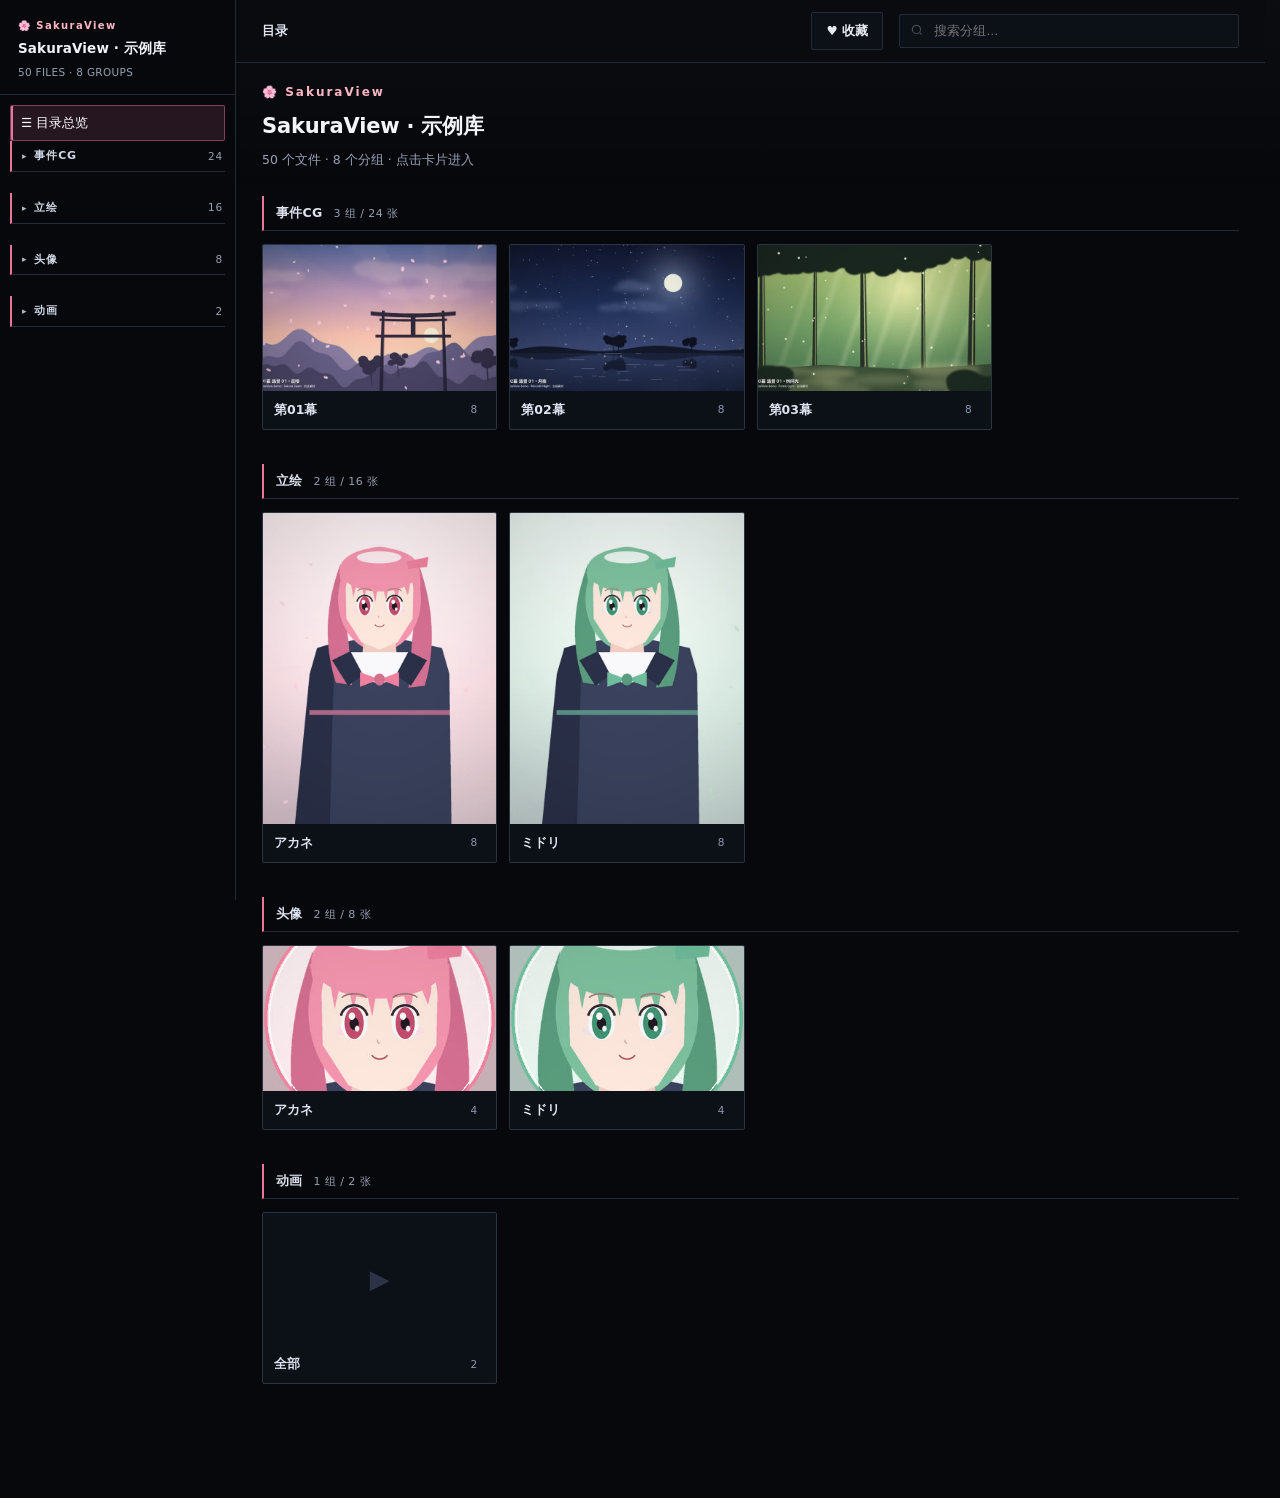
==== commit 80c9ff25: "按 DESIGN.md 审并修图库按钮与控件 先读规范再动手，按第 4/6/7 条逐项对照，查出 8 处不合规：  按钮 - .back / .chip 边框用最弱一档 --line，在纯黑上几乎看不" ====
--- a/demo/CG/index.html
+++ b/demo/CG/index.html
@@ -1,6 +1,6 @@
 <!DOCTYPE html><html lang="zh-CN"><head><meta charset="utf-8">
 <meta name="viewport" content="width=device-width,initial-scale=1">
-<title>SakuraView · 示例库 · 目录 · SakuraView</title><link rel="stylesheet" href="assets/style.css?v=ebb41b7b"></head><body>
+<title>SakuraView · 示例库 · 目录 · SakuraView</title><link rel="stylesheet" href="assets/style.css?v=04af3c51"></head><body>
 <aside>
   <div class="brand"><div class="mark">&#127800; SakuraView</div><h1>SakuraView · 示例库</h1><p>50 FILES · 8 GROUPS</p></div>
   <div class="snav" id="navbox"></div>
--- a/demo/CG/assets/style.css
+++ b/demo/CG/assets/style.css
@@ -12,16 +12,16 @@
 .navbar{position:sticky;top:0;z-index:20;display:flex;align-items:center;gap:16px;
 padding:12px 26px;background:#0a0b0f;border-bottom:1px solid var(--line)}
 .back{display:flex;align-items:center;gap:7px;padding:8px 14px;border-radius:2px;
-border:1px solid var(--line);background:#12151d;color:#c8d0e2;font-size:12.5px;font-weight:600;
-transition:.16s;white-space:nowrap}
-.back:hover{background:#1b2231;color:#fff;border-color:rgba(211,177,132,.5)}
+border:1px solid var(--line);background:var(--card);color:var(--text);font-size:12.5px;font-weight:600;
+transition:.2s;white-space:nowrap}
+.back:hover{background:var(--card);color:#fff;border-color:var(--faint)}
 .crumb{font-size:12.5px;color:var(--muted);font-weight:500}
 .crumb b{color:#dfe4f0;font-weight:700}
 .navbar .spacer{flex:1}
 .search{position:relative;width:min(340px,40vw)}
 .search input{width:100%;padding:9px 13px 9px 34px;border-radius:2px;border:1px solid var(--line);
-background:#12151d;color:var(--text);font-size:12.5px;outline:none;transition:.2s}
-.search input:focus{border-color:rgba(211,177,132,.6);box-shadow:0 0 0 3px rgba(211,177,132,.1)}
+background:var(--card);color:var(--text);font-size:12.5px;outline:none;transition:.2s}
+.search input:focus{border-color:var(--accent);box-shadow:none}
 .search svg{position:absolute;left:11px;top:9px;opacity:.45}
 .wrap{padding:20px 26px 80px;position:relative;z-index:1}
 h1.hero{font-size:21px;font-weight:650;letter-spacing:-.01em;margin-bottom:6px;color:#f2f4f8}
@@ -36,13 +36,13 @@
 .card{position:relative;border-radius:2px;overflow:hidden;background:var(--card);
 border:1px solid #2b3341;transition:.2s;display:block}
 .card:hover{border-color:var(--line2)}
-.card .cover{width:100%;aspect-ratio:16/10;height:auto;object-fit:cover;display:block;background:#0e1117}
+.card .cover{width:100%;aspect-ratio:16/10;height:auto;object-fit:cover;display:block;background:var(--bg)}
 .card.tall .cover{aspect-ratio:3/4}
 .card .cover-ph{width:100%;height:132px;display:grid;place-items:center;color:#2c3346;font-size:26px}
 .card .meta{padding:9px 11px;display:flex;justify-content:space-between;align-items:center;gap:8px}
 .card .nm{font-size:12.5px;font-weight:600;color:#dfe4f0;white-space:nowrap;
 overflow:hidden;text-overflow:ellipsis}
-.card .ct{font-size:10.5px;color:#8d97af;background:#1c2331;padding:1px 8px;
+.card .ct{font-size:10.5px;color:#8d97af;background:var(--card);padding:1px 8px;
 border-radius:2px;white-space:nowrap}
 /* 缩略图尺寸只由缩放决定：固定轨道宽度，不再用「可用宽度 ÷ 列数」→ 不会因为窗口/滚动条/页面长度跳列而变大小 */
 .masonry{display:grid;grid-template-columns:repeat(auto-fill,var(--card-w,206px));
@@ -66,8 +66,8 @@
 .dupbadge{position:absolute;right:8px;bottom:8px;z-index:6;cursor:pointer;
 font-size:10px;line-height:1;padding:4px 8px;border-radius:2px;
 background:rgba(255,91,140,.86);color:#fff;letter-spacing:.3px;box-shadow:none;
-transition:.15s}
-.dupbadge:hover{background:#ff5b8c;transform:scale(1.06)}
+transition:.2s}
+.dupbadge:hover{background:var(--fav)}
 /* 差分速览：点角标弹出这一组的小缩略图，点哪张就看哪张（不改变网格布局） */
 .dupPanel{position:fixed;inset:0;z-index:180;display:none;background:rgba(6,8,12,.86);
 backdrop-filter:blur(3px);padding:5vh 24px;overflow:auto}
@@ -82,8 +82,8 @@
 .dupPanel .dp-close:hover{color:#fff;background:#222938;border-color:#333c50}
 .dupPanel .dp-grid{display:grid;grid-template-columns:repeat(auto-fill,minmax(112px,1fr));gap:9px}
 .dupPanel .dp-item{position:relative;border-radius:2px;overflow:hidden;border:1px solid #2a3143;
-cursor:pointer;background:#0e1117;transition:.15s}
-.dupPanel .dp-item:hover{border-color:rgba(255,183,197,.7);transform:translateY(-2px)}
+cursor:pointer;background:var(--bg);transition:.2s}
+.dupPanel .dp-item:hover{border-color:var(--fav)}
 .dupPanel .dp-item img{display:block;width:100%;height:auto}
 .dupPanel .dp-item b{position:absolute;left:4px;bottom:4px;font-size:9.5px;font-weight:700;
 color:#fff;background:rgba(6,8,12,.78);border-radius:4px;padding:1px 5px}
@@ -92,7 +92,7 @@
 .stack.flat .dupbadge{display:none}
 .stack>figure.item:hover{transform:none;box-shadow:none}
 .item figcaption{position:absolute;left:0;right:0;bottom:0;padding:16px 9px 7px;font-size:10.5px;
-color:#cfd6e6;background:linear-gradient(180deg,transparent,rgba(6,8,12,.92));
+color:var(--text);background:linear-gradient(180deg,transparent,rgba(6,8,12,.92));
 white-space:nowrap;overflow:hidden;text-overflow:ellipsis;opacity:0;transform:translateY(6px);transition:.2s}
 .item:hover figcaption{opacity:1;transform:none}
 .acts{position:absolute;top:7px;right:7px;display:flex;gap:5px;z-index:3;opacity:0;
@@ -101,7 +101,7 @@
 .acts:hover{opacity:1!important}
 .act{width:27px;height:27px;padding:0;border-radius:2px;cursor:pointer;
 border:1px solid rgba(255,255,255,.09);background:rgba(6,8,12,.6);color:#8791a6;
-font-size:13px;line-height:1;display:grid;place-items:center;transition:.15s;font-family:inherit}
+font-size:13px;line-height:1;display:grid;place-items:center;transition:.2s;font-family:inherit}
 .act:hover{background:rgba(211,177,132,.62);border-color:rgba(211,177,132,.78);color:#fff}
 .item.fav{border-color:rgba(255,91,140,.55);box-shadow:0 0 0 1px rgba(255,91,140,.22)}
 .item.fav .acts{opacity:.6}
@@ -112,7 +112,7 @@
 background:#ffb7c5;box-shadow:0 0 0 3px rgba(8,10,16,.72);z-index:4;pointer-events:none}
 .note{display:block;padding:8px 10px;background:rgba(255,255,255,.045);
 border-top:1px solid rgba(255,255,255,.08);font-size:11px;line-height:1.45;color:#bcc5d8;
-white-space:nowrap;overflow:hidden;text-overflow:ellipsis;cursor:pointer;transition:.16s}
+white-space:nowrap;overflow:hidden;text-overflow:ellipsis;cursor:pointer;transition:.2s}
 .note:hover{background:rgba(211,177,132,.16);color:#e9eefb}
 .item.fav .note{background:rgba(255,91,140,.1);border-top-color:rgba(255,91,140,.28);color:#f1cbda}
 .item.has-note figcaption{bottom:34px}
@@ -124,15 +124,15 @@
 border-radius:4px;z-index:60;pointer-events:none;display:none}
 .selbar{position:fixed;left:50%;bottom:22px;transform:translate(-50%,18px);z-index:70;
 display:flex;align-items:center;gap:10px;padding:9px 12px;border-radius:2px;
-background:rgba(18,22,31,.97);border:1px solid #2a3040;box-shadow:none;
+background:rgba(18,22,31,.97);border:1px solid var(--line2);box-shadow:none;
 opacity:0;pointer-events:none;transition:.2s}
 .selbar.open{opacity:1;pointer-events:auto;transform:translate(-50%,0)}
 .selbar b{font-size:12.5px;color:#ffb7c5;font-weight:700;white-space:nowrap}
-.selbar button{padding:7px 13px;border-radius:2px;border:1px solid #2a3040;background:#171c26;
-color:#cfd6e6;font-size:12.5px;font-weight:600;cursor:pointer;font-family:inherit;white-space:nowrap}
-.selbar button:hover{background:#232a3a;color:#fff}
-.selbar button.primary{background:#d3b184;border-color:#d3b184;color:#14110c;color:#fff}
-.selbar input{width:112px;padding:7px 10px;border-radius:2px;border:1px solid #2a3040;
+.selbar button{padding:7px 13px;border-radius:2px;border:1px solid var(--line2);background:var(--card);
+color:var(--text);font-size:12.5px;font-weight:600;cursor:pointer;font-family:inherit;white-space:nowrap}
+.selbar button:hover{background:var(--card);border-color:var(--faint);color:#fff}
+.selbar button.primary{background:var(--accent);border-color:var(--accent);color:#14110c}
+.selbar input{width:112px;padding:7px 10px;border-radius:2px;border:1px solid var(--line2);
 background:#0d1017;color:#dfe4f0;font-size:12.5px;font-family:inherit;outline:none}
 .selbar input:focus{border-color:#ffb7c5}
 /* 备注里的 Markdown 简写 */
@@ -158,13 +158,13 @@
 background:linear-gradient(0deg,rgba(0,0,0,.88),rgba(0,0,0,.45) 55%,transparent);
 opacity:0;transition:opacity .25s;pointer-events:none}
 .vlb.show-ui .vui{opacity:1;pointer-events:auto}
-.vbarwrap{height:4px;background:rgba(255,255,255,.22);border-radius:3px;cursor:pointer;
+.vbarwrap{height:4px;background:rgba(255,255,255,.22);border-radius:2px;cursor:pointer;
 margin-bottom:10px;position:relative}
 .vbarwrap:hover{height:7px}
-.vbar{height:100%;background:#d3b184;border-radius:3px;width:0;pointer-events:none}
+.vbar{height:100%;background:#d3b184;border-radius:2px;width:0;pointer-events:none}
 .vrow{display:flex;align-items:center;gap:4px}
 .vi{background:transparent;border:0;color:#e8ecf5;width:38px;height:38px;border-radius:2px;
-display:grid;place-items:center;cursor:pointer;font-size:15px;transition:.15s;
+display:grid;place-items:center;cursor:pointer;font-size:15px;transition:.2s;
 font-family:inherit;padding:0;line-height:1}
 .vi:hover{background:rgba(255,255,255,.16)}
 /* 播放/暂停图标：用内联 SVG + .playing 类切换，不依赖字体里有没有 U+23F8（缺字形会显示成空白/方块） */
@@ -174,36 +174,36 @@
 #vPlay.playing .ic-pause{display:block}
 .vi.on{background:rgba(255,91,140,.85);border-color:#ffb7c5;color:#fff}
 .vi:disabled{opacity:.3;cursor:not-allowed}
-.vtime{font-size:12px;color:#cfd6e6;margin-left:10px;font-variant-numeric:tabular-nums;
+.vtime{font-size:12px;color:var(--text);margin-left:10px;font-variant-numeric:tabular-nums;
 letter-spacing:.3px}
 .vspacer{flex:1}
 .vrate{width:auto;padding:0 12px;font-size:12.5px;font-weight:600;min-width:52px}
 /* 音量：图标 + 滑块（拖动调节，不再点一下静音） */
 .vvol{display:flex;align-items:center;gap:7px;padding:0 8px;height:38px;border-radius:2px}
 .vvol:hover{background:rgba(255,255,255,.10)}
-.vvic{font-size:14px;line-height:1;color:#cfd6e6;width:16px;text-align:center;user-select:none}
-.vvol input[type=range]{-webkit-appearance:none;appearance:none;width:78px;height:4px;border-radius:3px;
-background:linear-gradient(90deg,#ffb7c5 var(--vp,100%),rgba(255,255,255,.22) var(--vp,100%));
+.vvic{font-size:14px;line-height:1;color:var(--text);width:16px;text-align:center;user-select:none}
+.vvol input[type=range]{-webkit-appearance:none;appearance:none;width:78px;height:4px;border-radius:2px;
+background:linear-gradient(90deg,var(--accent) var(--vp,100%),var(--line2) var(--vp,100%));
 outline:none;cursor:pointer;margin:0}
 .vvol input[type=range]::-webkit-slider-thumb{-webkit-appearance:none;width:12px;height:12px;border-radius:50%;
 background:#fff;border:0;box-shadow:none}
 .vvol input[type=range]::-moz-range-thumb{width:12px;height:12px;border:0;border-radius:50%;background:#fff}
 @media (max-width:760px){.vvol input[type=range]{width:56px}.vvol{padding:0 4px;gap:5px}}
 .vmenu{position:absolute;right:104px;bottom:62px;background:rgba(20,24,33,.98);
-border:1px solid #2a3040;border-radius:2px;padding:6px;display:none;z-index:130;
+border:1px solid var(--line2);border-radius:2px;padding:6px;display:none;z-index:130;
 box-shadow:none;min-width:96px}
 .vmenu.open{display:block}
 .vmenu button{display:block;width:100%;text-align:left;padding:7px 16px;border:0;
-background:transparent;color:#c8d0e2;font-size:12.5px;font-family:inherit;cursor:pointer;
+background:transparent;color:var(--text);font-size:12.5px;font-family:inherit;cursor:pointer;
 border-radius:2px}
-.vmenu button:hover{background:#232a3a;color:#fff}
-.vmenu button.on{color:#8aa2ff;font-weight:700}
+.vmenu button:hover{background:var(--line);color:#fff}
+.vmenu button.on{color:var(--accent);font-weight:600}
 /* 进度条悬停/拖动时的帧预览（雪碧图切片，本地图库没法用 canvas 抓帧） */
 .vsprite{position:fixed;z-index:140;width:160px;height:90px;border-radius:2px;
 border:1px solid #3a4356;background-color:#0a0c11;background-repeat:no-repeat;
 box-shadow:none;display:none;pointer-events:none}
 .vsprite.on{display:block}
-.vsprite i{position:absolute;left:0;right:0;bottom:-19px;text-align:center;font-size:11px;color:#cfd6e6;
+.vsprite i{position:absolute;left:0;right:0;bottom:-19px;text-align:center;font-size:11px;color:var(--text);
 font-style:normal;text-shadow:0 1px 4px #000}
 .vlb:fullscreen{background:#000}
 .lb{position:fixed;inset:0;z-index:100;display:none;background:rgba(5,6,9,.97)}
@@ -228,8 +228,8 @@
 .lb.show-acts .lb-acts{opacity:1;pointer-events:auto;transform:translate(-50%,0)}
 .lb-act{display:flex;align-items:center;gap:7px;padding:10px 20px;border-radius:2px;
 border:1px solid rgba(255,255,255,.18);background:rgba(20,24,33,.92);color:#dbe2f0;
-font-size:13px;font-weight:600;cursor:pointer;transition:.16s;font-family:inherit}
-.lb-act:hover{background:#232a3a;border-color:rgba(211,177,132,.6);color:#fff}
+font-size:13px;font-weight:600;cursor:pointer;transition:.2s;font-family:inherit}
+.lb-act:hover{background:var(--line);border-color:rgba(211,177,132,.6);color:#fff}
 .lb-act.on{background:rgba(255,91,140,.85);border-color:#ff5b8c;color:#fff}
 /* 幻灯速率：主按钮 + 速率小按钮，菜单向上弹出 */
 .lbspd{display:flex;gap:0}
@@ -237,35 +237,35 @@
 .lb-act.lbcaret{border-radius:0 10px 10px 0;border-left:none;padding:10px 10px;font-size:11px}
 .lb-act.lbcaret:hover{border-left:1px solid rgba(255,255,255,.12)}
 .spdmenu{position:fixed;z-index:103;display:none;background:rgba(20,24,33,.98);
-border:1px solid #2a3040;border-radius:2px;padding:6px;min-width:170px;
+border:1px solid var(--line2);border-radius:2px;padding:6px;min-width:170px;
 box-shadow:none}
 .spdmenu.open{display:block}
 .spdmenu button{display:block;width:100%;text-align:left;padding:7px 16px;border:0;
-background:transparent;color:#c8d0e2;font-size:12.5px;font-family:inherit;cursor:pointer;border-radius:2px}
-.spdmenu button:hover{background:#232a3a;color:#fff}
+background:transparent;color:var(--text);font-size:12.5px;font-family:inherit;cursor:pointer;border-radius:2px}
+.spdmenu button:hover{background:var(--line);color:#fff}
 .spdmenu button.on{color:#ffb7c5;font-weight:700}
 .lb-btn{position:fixed;top:50%;transform:translateY(-50%);width:52px;height:52px;border-radius:50%;
-border:1px solid #2a3040;background:rgba(20,24,33,.9);color:#cfd6e6;font-size:20px;cursor:pointer;
+border:1px solid var(--line2);background:rgba(20,24,33,.9);color:var(--text);font-size:20px;cursor:pointer;
 display:grid;place-items:center;transition:.18s;user-select:none;z-index:102}
-.lb-btn:hover{background:#232a3a;border-color:rgba(211,177,132,.6);color:#fff}
+.lb-btn:hover{background:var(--line);border-color:rgba(211,177,132,.6);color:#fff}
 .lb-prev{left:22px}.lb-next{right:22px}
 .lb-close{position:fixed;top:14px;right:18px;width:36px;height:36px;border-radius:2px;
-border:1px solid #2a3040;background:rgba(20,24,33,.9);color:#cfd6e6;cursor:pointer;
+border:1px solid var(--line2);background:rgba(20,24,33,.9);color:var(--text);cursor:pointer;
 font-size:16px;display:grid;place-items:center;z-index:102}
-.lb-close:hover{background:#232a3a;color:#fff}
+.lb-close:hover{background:var(--line);color:#fff}
 .modal{position:fixed;inset:0;z-index:150;display:none;align-items:center;justify-content:center;
 background:rgba(5,6,9,.8);padding:20px}
 .modal.open{display:flex}
-.modal-box{width:min(460px,100%);background:#12151d;border:1px solid #2a3040;
+.modal-box{width:min(460px,100%);background:var(--card);border:1px solid var(--line2);
 border-radius:2px;padding:20px;box-shadow:none}
 .modal-box h3{font-size:14px;font-weight:600;margin-bottom:12px}
 .modal-thumb{width:100%;max-height:170px;object-fit:contain;border-radius:2px;
 background:#0b0d12;margin-bottom:12px;display:block}
 .modal-box textarea{width:100%;height:96px;resize:vertical;padding:10px 12px;border-radius:2px;
-border:1px solid #2a3040;background:#0b0d12;color:#e9ecf3;font-size:13px;line-height:1.5;
+border:1px solid var(--line2);background:#0b0d12;color:#e9ecf3;font-size:13px;line-height:1.5;
 font-family:inherit;outline:none}
 .modal-box input#tagInput{width:100%;margin-top:8px;padding:9px 12px;border-radius:2px;
-border:1px solid #2a3040;background:#0b0d12;color:#e9ecf3;font-size:12.5px;outline:none}
+border:1px solid var(--line2);background:#0b0d12;color:#e9ecf3;font-size:12.5px;outline:none}
 .modal-box input#tagInput:focus{border-color:rgba(255,183,197,.55)}
 .tagrow{padding:6px 10px;display:flex;flex-wrap:wrap;gap:4px;
 background:rgba(255,183,197,.05);border-top:1px solid rgba(255,255,255,.07)}
@@ -275,18 +275,18 @@
 .modal-box textarea:focus{border-color:rgba(211,177,132,.6)}
 .modal-acts{display:flex;gap:8px;justify-content:flex-end;margin-top:14px}
 .tip-p{font-size:13px;line-height:1.75;color:#c2cbd9;margin:0 0 10px}
-.tip-p code{background:#0d1017;border:1px solid #2a3040;border-radius:5px;padding:1px 6px;
+.tip-p code{background:#0d1017;border:1px solid var(--line2);border-radius:5px;padding:1px 6px;
 font-size:12px;color:#ffb7c5;font-family:ui-monospace,Consolas,monospace}
 .tip-p b{color:#eef1f7}
-.modal-acts button{padding:9px 18px;border-radius:2px;border:1px solid #2a3040;background:#171c26;
-color:#c8d0e2;font-size:12.5px;font-weight:600;cursor:pointer;font-family:inherit}
+.modal-acts button{padding:9px 18px;border-radius:2px;border:1px solid var(--line2);background:var(--card);
+color:var(--text);font-size:12.5px;font-weight:600;cursor:pointer;font-family:inherit}
 .modal-acts button:hover{background:#20283a;color:#fff}
-.modal-acts .primary{background:linear-gradient(100deg,#3b57b8,#2a3d8a);
+.modal-acts .primary{background:var(--accent);
 border-color:rgba(211,177,132,.6);color:#fff}
 .modal-acts .danger{color:#ff9db6}
 aside{position:fixed;top:0;left:0;width:236px;height:calc(100vh / var(--z-nav,1));
 zoom:var(--z-nav,1);z-index:30;
-background:linear-gradient(180deg,#0c0e14,#0a0b0f);border-right:1px solid var(--line);
+background:var(--bg);border-right:1px solid var(--line);
 display:flex;flex-direction:column}
 aside .brand{padding:18px 18px 14px;border-bottom:1px solid var(--line)}
 aside .brand h1{font-size:13.5px;font-weight:650;letter-spacing:.01em;color:#f0f3f8;
@@ -295,21 +295,21 @@
 aside .brand .mark{font-size:10px;font-weight:700;color:#ffb7c5;letter-spacing:1.4px;margin-bottom:4px}
 aside .brand .hublink{display:inline-flex;align-items:center;gap:5px;margin-top:9px;
 font-size:11px;color:#ffb7c5;text-decoration:none;border:1px solid rgba(255,183,197,.34);
-border-radius:2px;padding:2px 9px;letter-spacing:.2px;opacity:.78;transition:.16s}
+border-radius:2px;padding:2px 9px;letter-spacing:.2px;opacity:.78;transition:.2s}
 aside .brand .hublink:hover{opacity:1;background:rgba(255,183,197,.13);border-color:rgba(255,183,197,.7)}
 .mark-hero{font-size:12px;font-weight:700;color:#ffb7c5;letter-spacing:2px;margin-bottom:8px}
 /* 横竖图筛选 chips */
 .chips{display:flex;gap:6px;flex-wrap:wrap}
-.chip{padding:6px 13px;border-radius:2px;border:1px solid var(--line);background:#12151d;
-color:#c8d0e2;font-size:11.5px;font-weight:600;cursor:pointer;white-space:nowrap;transition:.15s;user-select:none}
-.chip:hover{border-color:rgba(255,183,197,.5);color:#fff}
+.chip{padding:6px 13px;border-radius:2px;border:1px solid var(--line2);background:var(--card);
+color:var(--text);font-size:11.5px;font-weight:600;cursor:pointer;white-space:nowrap;transition:.2s;user-select:none}
+.chip:hover{border-color:var(--faint);color:#fff}
 .chip.on{background:rgba(255,183,197,.22);border-color:rgba(255,183,197,.6);color:#fff}
 .snav{flex:1;overflow-y:auto;padding:10px 10px 40px;
 scrollbar-width:auto;scrollbar-color:#eef2fa #0c0e13}
 .snav::-webkit-scrollbar{width:16px}
 .snav::-webkit-scrollbar-thumb{background:#eef2fa;border-radius:5px;border:3px solid #0c0e13;min-height:48px}
 .snav::-webkit-scrollbar-thumb:hover{background:#fff}
-.snav::-webkit-scrollbar-track{background:#0c0e13;border-left:1px solid #1a1f2b}
+.snav::-webkit-scrollbar-track{background:#0c0e13;border-left:1px solid var(--line)}
 .cat{margin-bottom:16px}
 .cat-h{font-size:11px;letter-spacing:.08em;color:#cfd6e4;padding:6px 2px 6px 10px;margin-bottom:5px;
 display:flex;justify-content:space-between;align-items:center;font-weight:600;
@@ -324,11 +324,11 @@
 .cat-body>.cat-in{overflow:hidden;min-height:0}
 .cat-h em{font-style:normal;color:var(--muted);font-weight:500;font-size:10.5px}
 .nav-item{display:flex;justify-content:space-between;align-items:center;padding:7px 10px;
-border-radius:2px;color:#c8d0e2;font-size:12.5px;font-weight:500;transition:.15s;
+border-radius:2px;color:var(--text);font-size:12.5px;font-weight:500;transition:.2s;
 border:1px solid transparent;white-space:nowrap}
-.nav-item em{font-style:normal;font-size:10.5px;color:#8d97af;background:#1c2331;
+.nav-item em{font-style:normal;font-size:10.5px;color:#8d97af;background:var(--card);
 padding:1px 7px;border-radius:2px;margin-left:8px}
-.nav-item:hover{background:#1b2231;color:#fff;border-color:#2c3547}
+.nav-item:hover{background:var(--line);color:#fff;border-color:#2c3547}
 .nav-item.on{background:rgba(232,117,154,.14);color:#fff;border-color:rgba(232,117,154,.45);
 box-shadow:inset 2px 0 0 #e8759a}
 .nav-item.on em{background:rgba(255,143,168,.34);color:#ffe3ea}
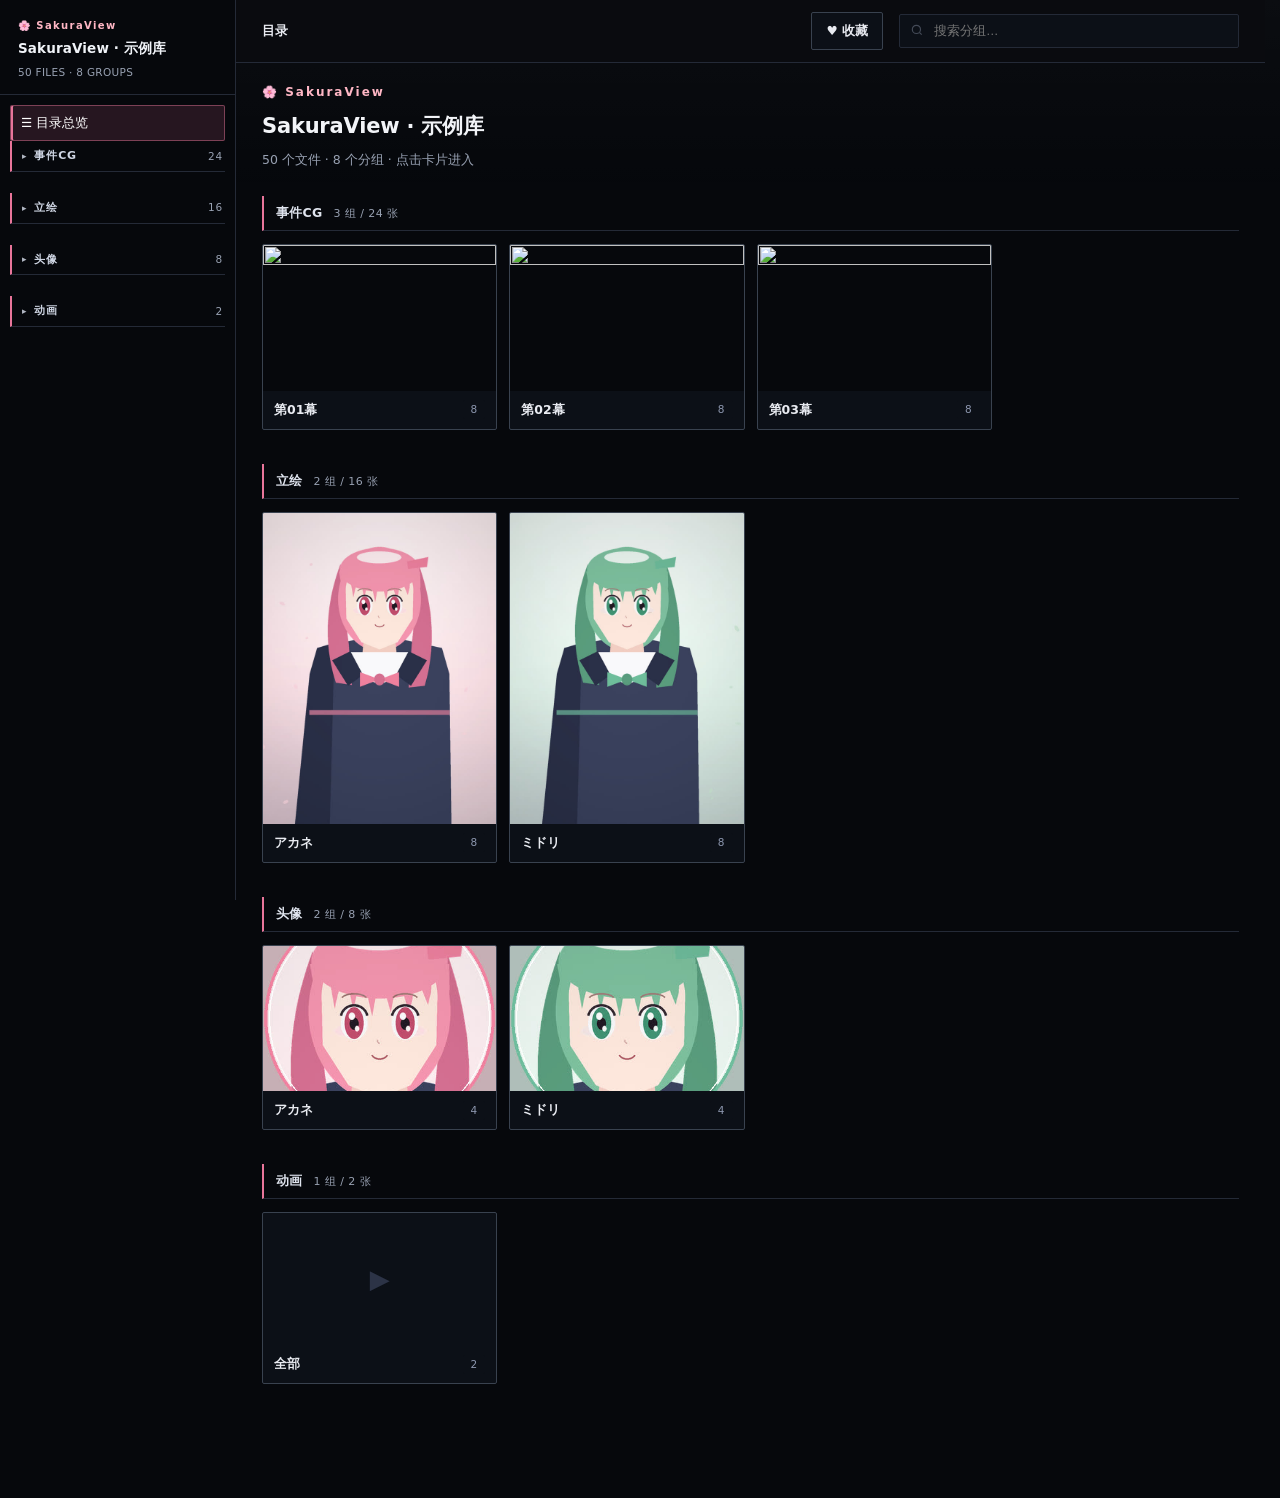
==== commit 51e5b056: "DESIGN.md 补组件状态矩阵，并修矩阵过程中暴露的 6 处真问题 写矩阵时逐条读 CSS 实际取值，顺手查出： - .item.fav / .item.sel 用 box-shadow:0 0 " ====
--- a/demo/CG/index.html
+++ b/demo/CG/index.html
@@ -1,6 +1,6 @@
 <!DOCTYPE html><html lang="zh-CN"><head><meta charset="utf-8">
 <meta name="viewport" content="width=device-width,initial-scale=1">
-<title>SakuraView · 示例库 · 目录 · SakuraView</title><link rel="stylesheet" href="assets/style.css?v=04af3c51"></head><body>
+<title>SakuraView · 示例库 · 目录 · SakuraView</title><link rel="stylesheet" href="assets/style.css?v=ec2a01b9"></head><body>
 <aside>
   <div class="brand"><div class="mark">&#127800; SakuraView</div><h1>SakuraView · 示例库</h1><p>50 FILES · 8 GROUPS</p></div>
   <div class="snav" id="navbox"></div>
--- a/demo/CG/assets/style.css
+++ b/demo/CG/assets/style.css
@@ -1,8 +1,8 @@
 :root{--bg:#06080c;--card:#0c1017;--line:#242a37;--line2:#39424f;
 --text:#e9ebf1;--muted:#98a1b2;--faint:#5c6474;
---accent:#d3b184;--accent2:#8c7c63;--fav:#e8759a}
+--accent:#d3b184;--accent2:#8c7c63;--fav:#e8759a;--fav-soft:#ffb7c5}
 *{box-sizing:border-box;margin:0;padding:0}
-html{scroll-behavior:smooth;scrollbar-color:#eef2fa #0b0d12;scrollbar-gutter:stable}
+html{scroll-behavior:smooth;scrollbar-color:var(--faint) var(--bg);scrollbar-gutter:stable}
 /* 兜底：不支持 scrollbar-gutter 的浏览器常驻滚动条，避免可用宽度随页面长度变化 */
 @supports not (scrollbar-gutter:stable){html{overflow-y:scroll}}
 body{background:var(--bg);color:var(--text);font:14px/1.6 "Segoe UI","PingFang SC","Microsoft YaHei",system-ui,sans-serif;-webkit-font-smoothing:antialiased;font-feature-settings:"tnum" 1,"lnum" 1}
@@ -12,11 +12,11 @@
 .navbar{position:sticky;top:0;z-index:20;display:flex;align-items:center;gap:16px;
 padding:12px 26px;background:#0a0b0f;border-bottom:1px solid var(--line)}
 .back{display:flex;align-items:center;gap:7px;padding:8px 14px;border-radius:2px;
-border:1px solid var(--line);background:var(--card);color:var(--text);font-size:12.5px;font-weight:600;
+border:1px solid var(--line2);background:var(--card);color:var(--text);font-size:12.5px;font-weight:600;
 transition:.2s;white-space:nowrap}
 .back:hover{background:var(--card);color:#fff;border-color:var(--faint)}
 .crumb{font-size:12.5px;color:var(--muted);font-weight:500}
-.crumb b{color:#dfe4f0;font-weight:700}
+.crumb b{color:var(--text);font-weight:700}
 .navbar .spacer{flex:1}
 .search{position:relative;width:min(340px,40vw)}
 .search input{width:100%;padding:9px 13px 9px 34px;border-radius:2px;border:1px solid var(--line);
@@ -34,13 +34,13 @@
 letter-spacing:.04em}
 .cards{display:grid;grid-template-columns:repeat(auto-fill,minmax(190px,1fr));gap:12px}
 .card{position:relative;border-radius:2px;overflow:hidden;background:var(--card);
-border:1px solid #2b3341;transition:.2s;display:block}
+border:1px solid var(--line2);transition:.2s;display:block}
 .card:hover{border-color:var(--line2)}
 .card .cover{width:100%;aspect-ratio:16/10;height:auto;object-fit:cover;display:block;background:var(--bg)}
 .card.tall .cover{aspect-ratio:3/4}
 .card .cover-ph{width:100%;height:132px;display:grid;place-items:center;color:#2c3346;font-size:26px}
 .card .meta{padding:9px 11px;display:flex;justify-content:space-between;align-items:center;gap:8px}
-.card .nm{font-size:12.5px;font-weight:600;color:#dfe4f0;white-space:nowrap;
+.card .nm{font-size:12.5px;font-weight:600;color:var(--text);white-space:nowrap;
 overflow:hidden;text-overflow:ellipsis}
 .card .ct{font-size:10.5px;color:#8d97af;background:var(--card);padding:1px 8px;
 border-radius:2px;white-space:nowrap}
@@ -65,7 +65,7 @@
 .stack>figure.item:not(:first-of-type){opacity:0;pointer-events:none}
 .dupbadge{position:absolute;right:8px;bottom:8px;z-index:6;cursor:pointer;
 font-size:10px;line-height:1;padding:4px 8px;border-radius:2px;
-background:rgba(255,91,140,.86);color:#fff;letter-spacing:.3px;box-shadow:none;
+background:rgba(232,117,154,.86);color:#fff;letter-spacing:.3px;box-shadow:none;
 transition:.2s}
 .dupbadge:hover{background:var(--fav)}
 /* 差分速览：点角标弹出这一组的小缩略图，点哪张就看哪张（不改变网格布局） */
@@ -74,7 +74,7 @@
 .dupPanel.open{display:block}
 .dupPanel .dp-box{max-width:960px;margin:0 auto;background:#13161f;border:1px solid #2a3143;
 border-radius:2px;padding:16px 18px 20px;box-shadow:none}
-.dupPanel h4{font-size:13px;font-weight:800;color:#ffb7c5;margin-bottom:4px;display:flex;
+.dupPanel h4{font-size:13px;font-weight:800;color:var(--fav-soft);margin-bottom:4px;display:flex;
 align-items:center;justify-content:space-between;gap:12px}
 .dupPanel .dp-sub{font-size:11.5px;color:#79839a;margin-bottom:14px}
 .dupPanel .dp-close{cursor:pointer;color:#8892a6;font-size:18px;line-height:1;padding:2px 6px;
@@ -103,41 +103,41 @@
 border:1px solid rgba(255,255,255,.09);background:rgba(6,8,12,.6);color:#8791a6;
 font-size:13px;line-height:1;display:grid;place-items:center;transition:.2s;font-family:inherit}
 .act:hover{background:rgba(211,177,132,.62);border-color:rgba(211,177,132,.78);color:#fff}
-.item.fav{border-color:rgba(255,91,140,.55);box-shadow:0 0 0 1px rgba(255,91,140,.22)}
+.item.fav{outline:1px solid var(--fav);outline-offset:-1px}
 .item.fav .acts{opacity:.6}
-.item.fav .act-fav{background:rgba(255,91,140,.55);border-color:rgba(255,91,140,.65);color:#fff}
+.item.fav .act-fav{background:rgba(232,117,154,.55);border-color:rgba(255,91,140,.65);color:#fff}
 /* 最近查看：图片和视频共用，退出预览后仍保留（樱花粉） */
-.item.seen{outline:2px solid #ffb7c5;outline-offset:-2px}
+.item.seen{outline:2px solid var(--fav-soft);outline-offset:-2px}
 .item.seen::before{content:"";position:absolute;left:9px;top:9px;width:8px;height:8px;border-radius:50%;
-background:#ffb7c5;box-shadow:0 0 0 3px rgba(8,10,16,.72);z-index:4;pointer-events:none}
+background:var(--fav-soft);box-shadow:0 0 0 3px rgba(8,10,16,.72);z-index:4;pointer-events:none}
 .note{display:block;padding:8px 10px;background:rgba(255,255,255,.045);
 border-top:1px solid rgba(255,255,255,.08);font-size:11px;line-height:1.45;color:#bcc5d8;
 white-space:nowrap;overflow:hidden;text-overflow:ellipsis;cursor:pointer;transition:.2s}
 .note:hover{background:rgba(211,177,132,.16);color:#e9eefb}
-.item.fav .note{background:rgba(255,91,140,.1);border-top-color:rgba(255,91,140,.28);color:#f1cbda}
+.item.fav .note{background:rgba(232,117,154,.1);border-top-color:rgba(255,91,140,.28);color:#f1cbda}
 .item.has-note figcaption{bottom:34px}
 /* 批量选择：选中环 + 橡皮筋框 + 底部批量条 */
-.item.sel{border-color:#ffb7c5;box-shadow:0 0 0 2px #ffb7c5,0 10px 26px rgba(0,0,0,.5)}
+.item.sel{outline:2px solid var(--fav);outline-offset:-2px}
 .item.sel::after{content:"¹3";position:absolute;left:9px;top:9px;width:19px;height:19px;border-radius:50%;
-background:#ffb7c5;color:#1a1420;font-size:12px;font-weight:800;display:grid;place-items:center;z-index:5}
-.selband{position:fixed;border:1px solid #ffb7c5;background:rgba(255,183,197,.16);
+background:var(--fav-soft);color:#1a1420;font-size:12px;font-weight:800;display:grid;place-items:center;z-index:5}
+.selband{position:fixed;border:1px solid var(--fav-soft);background:rgba(255,183,197,.16);
 border-radius:4px;z-index:60;pointer-events:none;display:none}
 .selbar{position:fixed;left:50%;bottom:22px;transform:translate(-50%,18px);z-index:70;
 display:flex;align-items:center;gap:10px;padding:9px 12px;border-radius:2px;
 background:rgba(18,22,31,.97);border:1px solid var(--line2);box-shadow:none;
 opacity:0;pointer-events:none;transition:.2s}
 .selbar.open{opacity:1;pointer-events:auto;transform:translate(-50%,0)}
-.selbar b{font-size:12.5px;color:#ffb7c5;font-weight:700;white-space:nowrap}
+.selbar b{font-size:12.5px;color:var(--fav-soft);font-weight:700;white-space:nowrap}
 .selbar button{padding:7px 13px;border-radius:2px;border:1px solid var(--line2);background:var(--card);
 color:var(--text);font-size:12.5px;font-weight:600;cursor:pointer;font-family:inherit;white-space:nowrap}
 .selbar button:hover{background:var(--card);border-color:var(--faint);color:#fff}
 .selbar button.primary{background:var(--accent);border-color:var(--accent);color:#14110c}
 .selbar input{width:112px;padding:7px 10px;border-radius:2px;border:1px solid var(--line2);
-background:#0d1017;color:#dfe4f0;font-size:12.5px;font-family:inherit;outline:none}
-.selbar input:focus{border-color:#ffb7c5}
+background:#0d1017;color:var(--text);font-size:12.5px;font-family:inherit;outline:none}
+.selbar input:focus{border-color:var(--fav-soft)}
 /* 备注里的 Markdown 简写 */
 .note b{color:#fff;font-weight:800}
-.note .mdtag{color:#ffb7c5;font-weight:700;margin-left:2px}
+.note .mdtag{color:var(--fav-soft);font-weight:700;margin-left:2px}
 .empty{text-align:center;padding:90px 20px;color:#5b6478}
 .empty .big{font-size:32px;color:#2b3346;margin-bottom:14px;font-weight:300}
 .empty b{display:block;font-size:14.5px;color:#8b93a7;margin-bottom:6px;font-weight:600}
@@ -172,7 +172,7 @@
 #vPlay .ic-play{display:block}
 #vPlay.playing .ic-play{display:none}
 #vPlay.playing .ic-pause{display:block}
-.vi.on{background:rgba(255,91,140,.85);border-color:#ffb7c5;color:#fff}
+.vi.on{background:rgba(232,117,154,.85);border-color:var(--fav-soft);color:#fff}
 .vi:disabled{opacity:.3;cursor:not-allowed}
 .vtime{font-size:12px;color:var(--text);margin-left:10px;font-variant-numeric:tabular-nums;
 letter-spacing:.3px}
@@ -218,7 +218,7 @@
 .lb img.dragging{cursor:grabbing}
 .lb-bar{position:fixed;top:0;left:0;right:0;display:flex;justify-content:space-between;
 align-items:center;padding:14px 20px;font-size:12.5px;color:#93a0b8}
-.lb-bar b{font-weight:600;color:#dfe4f0}
+.lb-bar b{font-weight:600;color:var(--text)}
 /* 全屏观感：顶栏 / 箭头 / 关闭默认隐藏，动一下鼠标或点一下才浮现（2.4s 后自动淡出），只留图片本体 */
 .lb-bar,.lb-btn,.lb-close{opacity:0;pointer-events:none;transition:opacity .2s ease}
 .lb.ui-on .lb-bar,.lb.ui-on .lb-btn,.lb.ui-on .lb-close{opacity:1;pointer-events:auto}
@@ -230,7 +230,7 @@
 border:1px solid rgba(255,255,255,.18);background:rgba(20,24,33,.92);color:#dbe2f0;
 font-size:13px;font-weight:600;cursor:pointer;transition:.2s;font-family:inherit}
 .lb-act:hover{background:var(--line);border-color:rgba(211,177,132,.6);color:#fff}
-.lb-act.on{background:rgba(255,91,140,.85);border-color:#ff5b8c;color:#fff}
+.lb-act.on{background:rgba(232,117,154,.85);border-color:var(--fav);color:#fff}
 /* 幻灯速率：主按钮 + 速率小按钮，菜单向上弹出 */
 .lbspd{display:flex;gap:0}
 .lbspd .lb-act:first-child{border-radius:2px 0 0 10px}
@@ -243,7 +243,7 @@
 .spdmenu button{display:block;width:100%;text-align:left;padding:7px 16px;border:0;
 background:transparent;color:var(--text);font-size:12.5px;font-family:inherit;cursor:pointer;border-radius:2px}
 .spdmenu button:hover{background:var(--line);color:#fff}
-.spdmenu button.on{color:#ffb7c5;font-weight:700}
+.spdmenu button.on{color:var(--fav-soft);font-weight:700}
 .lb-btn{position:fixed;top:50%;transform:translateY(-50%);width:52px;height:52px;border-radius:50%;
 border:1px solid var(--line2);background:rgba(20,24,33,.9);color:var(--text);font-size:20px;cursor:pointer;
 display:grid;place-items:center;transition:.18s;user-select:none;z-index:102}
@@ -260,29 +260,28 @@
 border-radius:2px;padding:20px;box-shadow:none}
 .modal-box h3{font-size:14px;font-weight:600;margin-bottom:12px}
 .modal-thumb{width:100%;max-height:170px;object-fit:contain;border-radius:2px;
-background:#0b0d12;margin-bottom:12px;display:block}
+background:var(--bg);margin-bottom:12px;display:block}
 .modal-box textarea{width:100%;height:96px;resize:vertical;padding:10px 12px;border-radius:2px;
-border:1px solid var(--line2);background:#0b0d12;color:#e9ecf3;font-size:13px;line-height:1.5;
+border:1px solid var(--line2);background:var(--bg);color:var(--text);font-size:13px;line-height:1.5;
 font-family:inherit;outline:none}
 .modal-box input#tagInput{width:100%;margin-top:8px;padding:9px 12px;border-radius:2px;
-border:1px solid var(--line2);background:#0b0d12;color:#e9ecf3;font-size:12.5px;outline:none}
+border:1px solid var(--line2);background:var(--bg);color:var(--text);font-size:12.5px;outline:none}
 .modal-box input#tagInput:focus{border-color:rgba(255,183,197,.55)}
 .tagrow{padding:6px 10px;display:flex;flex-wrap:wrap;gap:4px;
 background:rgba(255,183,197,.05);border-top:1px solid rgba(255,255,255,.07)}
-.tagchip{font-size:10px;color:#ffb7c5;background:rgba(255,183,197,.1);
+.tagchip{font-size:10px;color:var(--fav-soft);background:rgba(255,183,197,.1);
 border:1px solid rgba(255,183,197,.35);border-radius:2px;padding:0 8px;line-height:1.7}
-.lb-act.on{background:rgba(255,183,197,.85);border-color:#ffb7c5;color:#fff}
+.lb-act.on{background:rgba(255,183,197,.85);border-color:var(--fav-soft);color:#fff}
 .modal-box textarea:focus{border-color:rgba(211,177,132,.6)}
 .modal-acts{display:flex;gap:8px;justify-content:flex-end;margin-top:14px}
 .tip-p{font-size:13px;line-height:1.75;color:#c2cbd9;margin:0 0 10px}
 .tip-p code{background:#0d1017;border:1px solid var(--line2);border-radius:5px;padding:1px 6px;
-font-size:12px;color:#ffb7c5;font-family:ui-monospace,Consolas,monospace}
+font-size:12px;color:var(--fav-soft);font-family:ui-monospace,Consolas,monospace}
 .tip-p b{color:#eef1f7}
 .modal-acts button{padding:9px 18px;border-radius:2px;border:1px solid var(--line2);background:var(--card);
 color:var(--text);font-size:12.5px;font-weight:600;cursor:pointer;font-family:inherit}
 .modal-acts button:hover{background:#20283a;color:#fff}
-.modal-acts .primary{background:var(--accent);
-border-color:rgba(211,177,132,.6);color:#fff}
+.modal-acts .primary{background:var(--accent);border-color:var(--accent);color:#14110c}
 .modal-acts .danger{color:#ff9db6}
 aside{position:fixed;top:0;left:0;width:236px;height:calc(100vh / var(--z-nav,1));
 zoom:var(--z-nav,1);z-index:30;
@@ -292,12 +291,12 @@
 aside .brand h1{font-size:13.5px;font-weight:650;letter-spacing:.01em;color:#f0f3f8;
 white-space:nowrap;overflow:hidden;text-overflow:ellipsis}
 aside .brand p{font-size:10.5px;color:var(--muted);margin-top:4px;letter-spacing:.3px}
-aside .brand .mark{font-size:10px;font-weight:700;color:#ffb7c5;letter-spacing:1.4px;margin-bottom:4px}
+aside .brand .mark{font-size:10px;font-weight:700;color:var(--fav-soft);letter-spacing:1.4px;margin-bottom:4px}
 aside .brand .hublink{display:inline-flex;align-items:center;gap:5px;margin-top:9px;
-font-size:11px;color:#ffb7c5;text-decoration:none;border:1px solid rgba(255,183,197,.34);
+font-size:11px;color:var(--fav-soft);text-decoration:none;border:1px solid rgba(255,183,197,.34);
 border-radius:2px;padding:2px 9px;letter-spacing:.2px;opacity:.78;transition:.2s}
 aside .brand .hublink:hover{opacity:1;background:rgba(255,183,197,.13);border-color:rgba(255,183,197,.7)}
-.mark-hero{font-size:12px;font-weight:700;color:#ffb7c5;letter-spacing:2px;margin-bottom:8px}
+.mark-hero{font-size:12px;font-weight:700;color:var(--fav-soft);letter-spacing:2px;margin-bottom:8px}
 /* 横竖图筛选 chips */
 .chips{display:flex;gap:6px;flex-wrap:wrap}
 .chip{padding:6px 13px;border-radius:2px;border:1px solid var(--line2);background:var(--card);
@@ -305,10 +304,10 @@
 .chip:hover{border-color:var(--faint);color:#fff}
 .chip.on{background:rgba(255,183,197,.22);border-color:rgba(255,183,197,.6);color:#fff}
 .snav{flex:1;overflow-y:auto;padding:10px 10px 40px;
-scrollbar-width:auto;scrollbar-color:#eef2fa #0c0e13}
+scrollbar-width:auto;scrollbar-color:var(--faint) var(--bg)}
 .snav::-webkit-scrollbar{width:16px}
 .snav::-webkit-scrollbar-thumb{background:#eef2fa;border-radius:5px;border:3px solid #0c0e13;min-height:48px}
-.snav::-webkit-scrollbar-thumb:hover{background:#fff}
+.snav::-webkit-scrollbar-thumb:hover{background:var(--line2)}
 .snav::-webkit-scrollbar-track{background:#0c0e13;border-left:1px solid var(--line)}
 .cat{margin-bottom:16px}
 .cat-h{font-size:11px;letter-spacing:.08em;color:#cfd6e4;padding:6px 2px 6px 10px;margin-bottom:5px;
@@ -337,13 +336,13 @@
 .navbar{zoom:var(--z-main,1)}
 .wrap{zoom:var(--z-main,1)}
 #ztoast{position:fixed;right:24px;bottom:24px;z-index:200;padding:9px 16px;border-radius:2px;
-background:rgba(20,24,33,.96);border:1px solid rgba(211,177,132,.55);color:#dfe4f0;
+background:rgba(20,24,33,.96);border:1px solid rgba(211,177,132,.55);color:var(--text);
 font-size:12.5px;font-weight:600;letter-spacing:.3px;opacity:0;transform:translateY(8px);
 transition:.2s;pointer-events:none;box-shadow:none}
 #ztoast.show{opacity:1;transform:none}
 ::-webkit-scrollbar{width:16px;height:16px}
-::-webkit-scrollbar-track{background:#0b0d12}
-::-webkit-scrollbar-thumb{background:#eef2fa;border-radius:2px;border:3px solid #0b0d12;min-height:48px}
+::-webkit-scrollbar-track{background:var(--bg)}
+::-webkit-scrollbar-thumb{background:var(--faint);border-radius:2px;border:3px solid var(--bg);min-height:48px}
 ::-webkit-scrollbar-thumb:hover{background:#fff}
 @media(max-width:860px){
 aside{display:none}
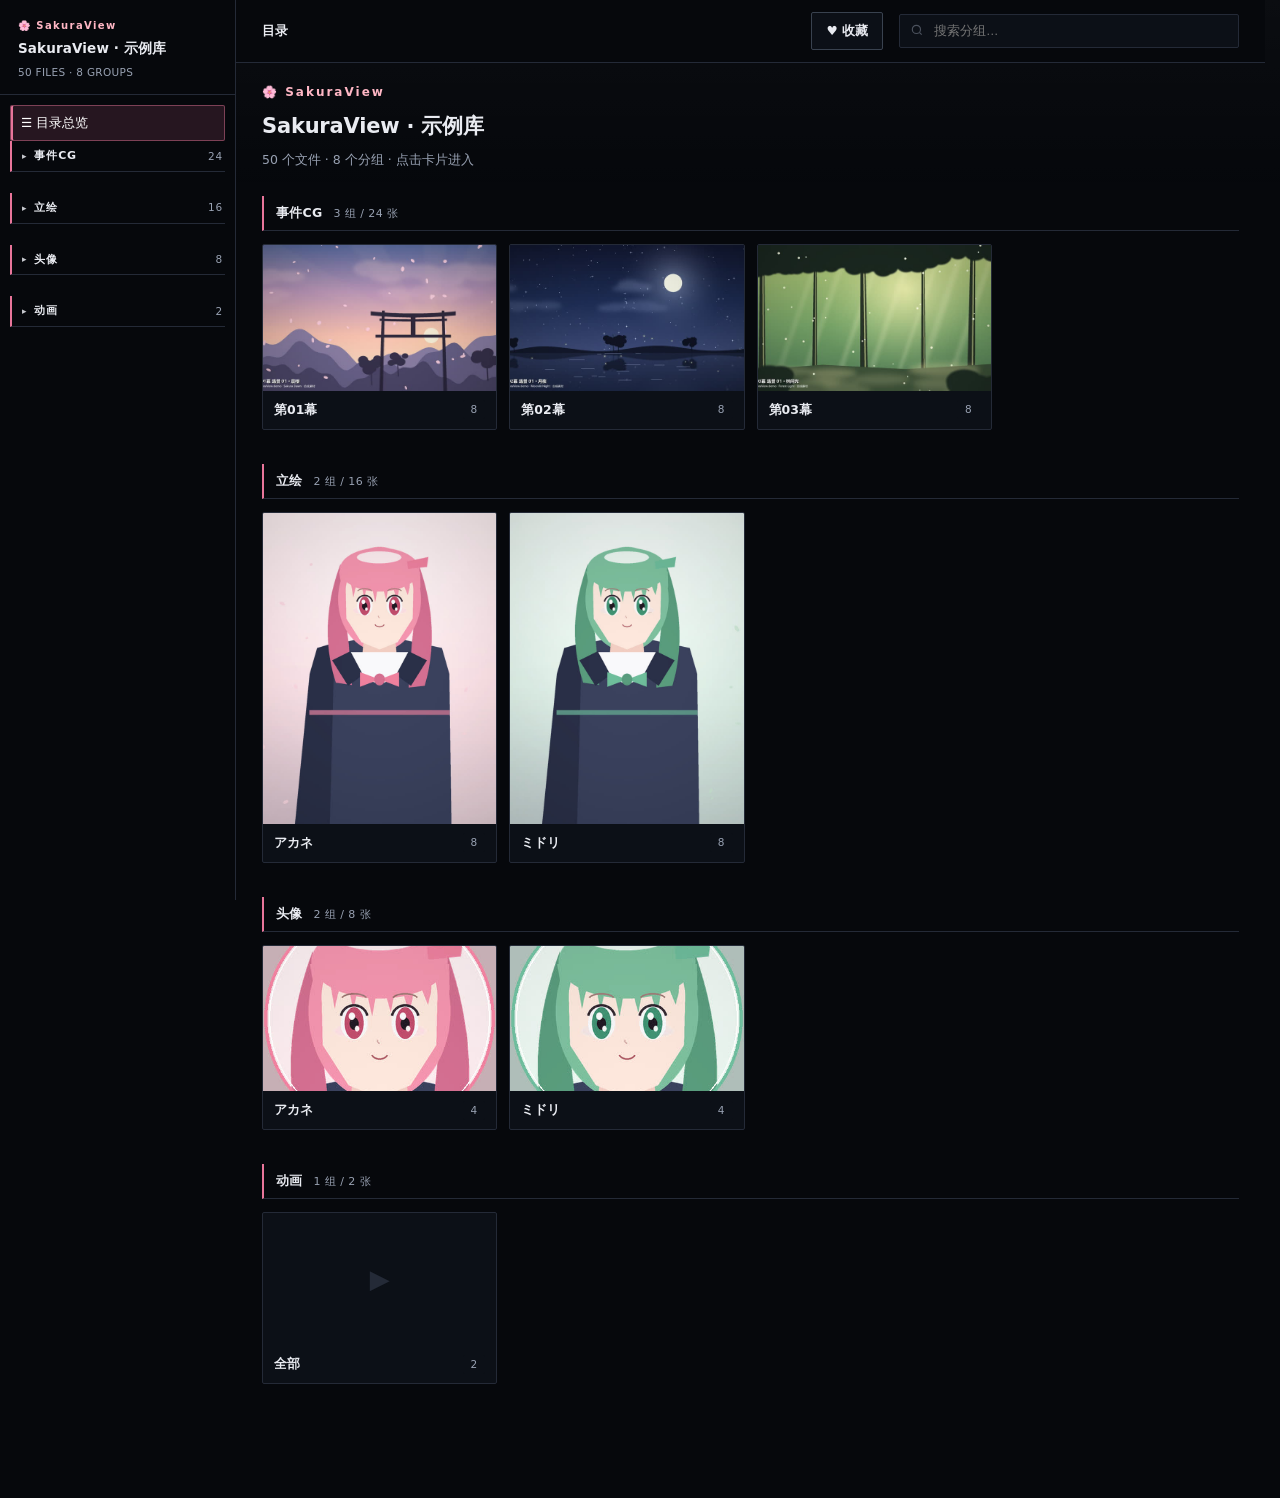
==== commit d88a9c3f: "硬编码色彻底收口：47 处 → token，18 库全量重建 上一轮留下的 38 种零散十六进制色全部映射进 token，CSS 里除 :root 外零硬编码：  - 深底: #0a0b0f/#0a0" ====
--- a/demo/CG/index.html
+++ b/demo/CG/index.html
@@ -1,6 +1,6 @@
 <!DOCTYPE html><html lang="zh-CN"><head><meta charset="utf-8">
 <meta name="viewport" content="width=device-width,initial-scale=1">
-<title>SakuraView · 示例库 · 目录 · SakuraView</title><link rel="stylesheet" href="assets/style.css?v=ec2a01b9"></head><body>
+<title>SakuraView · 示例库 · 目录 · SakuraView</title><link rel="stylesheet" href="assets/style.css?v=df856dba"></head><body>
 <aside>
   <div class="brand"><div class="mark">&#127800; SakuraView</div><h1>SakuraView · 示例库</h1><p>50 FILES · 8 GROUPS</p></div>
   <div class="snav" id="navbox"></div>
@@ -12,7 +12,7 @@
   <div class="spacer"></div>
   <a class="back" href="fav.html">&#9829; 收藏</a>
   <div class="search">
-    <svg width="14" height="14" viewBox="0 0 24 24" fill="none" stroke="#8892a6" stroke-width="2">
+    <svg width="14" height="14" viewBox="0 0 24 24" fill="none" stroke="var(--muted)" stroke-width="2">
       <circle cx="11" cy="11" r="7"/><path d="M20 20l-3.5-3.5"/></svg>
     <input id="q" placeholder="搜索分组…" autocomplete="off" spellcheck="false">
   </div>
--- a/demo/CG/assets/style.css
+++ b/demo/CG/assets/style.css
@@ -1,6 +1,8 @@
 :root{--bg:#06080c;--card:#0c1017;--line:#242a37;--line2:#39424f;
 --text:#e9ebf1;--muted:#98a1b2;--faint:#5c6474;
---accent:#d3b184;--accent2:#8c7c63;--fav:#e8759a;--fav-soft:#ffb7c5}
+--accent:#d3b184;--accent2:#8c7c63;
+--fav:#e8759a;--fav-soft:#ffb7c5;
+--on-accent:#14110c;--on-fav:#1a1420;--danger:#ff9db6}
 *{box-sizing:border-box;margin:0;padding:0}
 html{scroll-behavior:smooth;scrollbar-color:var(--faint) var(--bg);scrollbar-gutter:stable}
 /* 兜底：不支持 scrollbar-gutter 的浏览器常驻滚动条，避免可用宽度随页面长度变化 */
@@ -10,7 +12,7 @@
 background:linear-gradient(180deg,rgba(255,255,255,.022),transparent 22%)}
 a{color:inherit;text-decoration:none}
 .navbar{position:sticky;top:0;z-index:20;display:flex;align-items:center;gap:16px;
-padding:12px 26px;background:#0a0b0f;border-bottom:1px solid var(--line)}
+padding:12px 26px;background:var(--bg);border-bottom:1px solid var(--line)}
 .back{display:flex;align-items:center;gap:7px;padding:8px 14px;border-radius:2px;
 border:1px solid var(--line2);background:var(--card);color:var(--text);font-size:12.5px;font-weight:600;
 transition:.2s;white-space:nowrap}
@@ -24,34 +26,34 @@
 .search input:focus{border-color:var(--accent);box-shadow:none}
 .search svg{position:absolute;left:11px;top:9px;opacity:.45}
 .wrap{padding:20px 26px 80px;position:relative;z-index:1}
-h1.hero{font-size:21px;font-weight:650;letter-spacing:-.01em;margin-bottom:6px;color:#f2f4f8}
+h1.hero{font-size:21px;font-weight:650;letter-spacing:-.01em;margin-bottom:6px;color:var(--text)}
 .sub{color:var(--muted);font-size:12.5px;margin-bottom:26px}
 .catblock{margin-bottom:34px}
 .cat-title{display:flex;align-items:baseline;gap:11px;font-size:12.5px;font-weight:600;
-letter-spacing:.02em;color:#dfe4ee;margin-bottom:13px;padding:7px 0 7px 12px;
+letter-spacing:.02em;color:var(--text);margin-bottom:13px;padding:7px 0 7px 12px;
 border-left:2px solid var(--fav);border-bottom:1px solid var(--line)}
 .cat-title em{font-style:normal;font-weight:500;font-size:11px;color:var(--muted);
 letter-spacing:.04em}
 .cards{display:grid;grid-template-columns:repeat(auto-fill,minmax(190px,1fr));gap:12px}
 .card{position:relative;border-radius:2px;overflow:hidden;background:var(--card);
-border:1px solid var(--line2);transition:.2s;display:block}
+border:1px solid var(--line);transition:.2s;display:block}
 .card:hover{border-color:var(--line2)}
 .card .cover{width:100%;aspect-ratio:16/10;height:auto;object-fit:cover;display:block;background:var(--bg)}
 .card.tall .cover{aspect-ratio:3/4}
-.card .cover-ph{width:100%;height:132px;display:grid;place-items:center;color:#2c3346;font-size:26px}
+.card .cover-ph{width:100%;height:132px;display:grid;place-items:center;color:var(--line);font-size:26px}
 .card .meta{padding:9px 11px;display:flex;justify-content:space-between;align-items:center;gap:8px}
 .card .nm{font-size:12.5px;font-weight:600;color:var(--text);white-space:nowrap;
 overflow:hidden;text-overflow:ellipsis}
-.card .ct{font-size:10.5px;color:#8d97af;background:var(--card);padding:1px 8px;
+.card .ct{font-size:10.5px;color:var(--muted);background:var(--card);padding:1px 8px;
 border-radius:2px;white-space:nowrap}
 /* 缩略图尺寸只由缩放决定：固定轨道宽度，不再用「可用宽度 ÷ 列数」→ 不会因为窗口/滚动条/页面长度跳列而变大小 */
 .masonry{display:grid;grid-template-columns:repeat(auto-fill,var(--card-w,206px));
 gap:10px;justify-content:space-between;align-items:start}
 /* 收藏页「按目录分组」的表头：横跨整行 */
 .grphead{grid-column:1/-1;display:flex;align-items:baseline;gap:9px;padding:10px 2px 7px;
-margin-top:4px;border-bottom:1px solid var(--line);font-size:11.5px;letter-spacing:.06em;font-weight:600;color:#cfd6e4}
+margin-top:4px;border-bottom:1px solid var(--line);font-size:11.5px;letter-spacing:.06em;font-weight:600;color:var(--text)}
 .grphead span{font-weight:700}
-.grphead em{font-style:normal;font-size:11.5px;color:#79839a;font-weight:600}
+.grphead em{font-style:normal;font-size:11.5px;color:var(--muted);font-weight:600}
 .item{margin:0;position:relative;border-radius:2px;overflow:hidden;
 background:var(--card);border:1px solid var(--line);cursor:zoom-in;
 transition:transform .2s cubic-bezier(.2,.7,.3,1),box-shadow .2s,border-color .2s}
@@ -72,16 +74,16 @@
 .dupPanel{position:fixed;inset:0;z-index:180;display:none;background:rgba(6,8,12,.86);
 backdrop-filter:blur(3px);padding:5vh 24px;overflow:auto}
 .dupPanel.open{display:block}
-.dupPanel .dp-box{max-width:960px;margin:0 auto;background:#13161f;border:1px solid #2a3143;
+.dupPanel .dp-box{max-width:960px;margin:0 auto;background:var(--card);border:1px solid var(--line2);
 border-radius:2px;padding:16px 18px 20px;box-shadow:none}
 .dupPanel h4{font-size:13px;font-weight:800;color:var(--fav-soft);margin-bottom:4px;display:flex;
 align-items:center;justify-content:space-between;gap:12px}
-.dupPanel .dp-sub{font-size:11.5px;color:#79839a;margin-bottom:14px}
-.dupPanel .dp-close{cursor:pointer;color:#8892a6;font-size:18px;line-height:1;padding:2px 6px;
+.dupPanel .dp-sub{font-size:11.5px;color:var(--muted);margin-bottom:14px}
+.dupPanel .dp-close{cursor:pointer;color:var(--muted);font-size:18px;line-height:1;padding:2px 6px;
 border-radius:2px;border:1px solid transparent}
-.dupPanel .dp-close:hover{color:#fff;background:#222938;border-color:#333c50}
+.dupPanel .dp-close:hover{color:#fff;background:var(--line);border-color:var(--faint)}
 .dupPanel .dp-grid{display:grid;grid-template-columns:repeat(auto-fill,minmax(112px,1fr));gap:9px}
-.dupPanel .dp-item{position:relative;border-radius:2px;overflow:hidden;border:1px solid #2a3143;
+.dupPanel .dp-item{position:relative;border-radius:2px;overflow:hidden;border:1px solid var(--line2);
 cursor:pointer;background:var(--bg);transition:.2s}
 .dupPanel .dp-item:hover{border-color:var(--fav)}
 .dupPanel .dp-item img{display:block;width:100%;height:auto}
@@ -100,7 +102,7 @@
 .item:hover .acts{opacity:.45;transform:none}
 .acts:hover{opacity:1!important}
 .act{width:27px;height:27px;padding:0;border-radius:2px;cursor:pointer;
-border:1px solid rgba(255,255,255,.09);background:rgba(6,8,12,.6);color:#8791a6;
+border:1px solid rgba(255,255,255,.09);background:rgba(6,8,12,.6);color:var(--muted);
 font-size:13px;line-height:1;display:grid;place-items:center;transition:.2s;font-family:inherit}
 .act:hover{background:rgba(211,177,132,.62);border-color:rgba(211,177,132,.78);color:#fff}
 .item.fav{outline:1px solid var(--fav);outline-offset:-1px}
@@ -111,15 +113,15 @@
 .item.seen::before{content:"";position:absolute;left:9px;top:9px;width:8px;height:8px;border-radius:50%;
 background:var(--fav-soft);box-shadow:0 0 0 3px rgba(8,10,16,.72);z-index:4;pointer-events:none}
 .note{display:block;padding:8px 10px;background:rgba(255,255,255,.045);
-border-top:1px solid rgba(255,255,255,.08);font-size:11px;line-height:1.45;color:#bcc5d8;
+border-top:1px solid rgba(255,255,255,.08);font-size:11px;line-height:1.45;color:var(--muted);
 white-space:nowrap;overflow:hidden;text-overflow:ellipsis;cursor:pointer;transition:.2s}
-.note:hover{background:rgba(211,177,132,.16);color:#e9eefb}
-.item.fav .note{background:rgba(232,117,154,.1);border-top-color:rgba(255,91,140,.28);color:#f1cbda}
+.note:hover{background:rgba(211,177,132,.16);color:var(--text)}
+.item.fav .note{background:rgba(232,117,154,.1);border-top-color:rgba(255,91,140,.28);color:var(--fav-soft)}
 .item.has-note figcaption{bottom:34px}
 /* 批量选择：选中环 + 橡皮筋框 + 底部批量条 */
 .item.sel{outline:2px solid var(--fav);outline-offset:-2px}
 .item.sel::after{content:"¹3";position:absolute;left:9px;top:9px;width:19px;height:19px;border-radius:50%;
-background:var(--fav-soft);color:#1a1420;font-size:12px;font-weight:800;display:grid;place-items:center;z-index:5}
+background:var(--fav-soft);color:var(--on-fav);font-size:12px;font-weight:800;display:grid;place-items:center;z-index:5}
 .selband{position:fixed;border:1px solid var(--fav-soft);background:rgba(255,183,197,.16);
 border-radius:4px;z-index:60;pointer-events:none;display:none}
 .selbar{position:fixed;left:50%;bottom:22px;transform:translate(-50%,18px);z-index:70;
@@ -131,17 +133,17 @@
 .selbar button{padding:7px 13px;border-radius:2px;border:1px solid var(--line2);background:var(--card);
 color:var(--text);font-size:12.5px;font-weight:600;cursor:pointer;font-family:inherit;white-space:nowrap}
 .selbar button:hover{background:var(--card);border-color:var(--faint);color:#fff}
-.selbar button.primary{background:var(--accent);border-color:var(--accent);color:#14110c}
+.selbar button.primary{background:var(--accent);border-color:var(--accent);color:var(--on-accent)}
 .selbar input{width:112px;padding:7px 10px;border-radius:2px;border:1px solid var(--line2);
-background:#0d1017;color:var(--text);font-size:12.5px;font-family:inherit;outline:none}
+background:var(--bg);color:var(--text);font-size:12.5px;font-family:inherit;outline:none}
 .selbar input:focus{border-color:var(--fav-soft)}
 /* 备注里的 Markdown 简写 */
 .note b{color:#fff;font-weight:800}
 .note .mdtag{color:var(--fav-soft);font-weight:700;margin-left:2px}
-.empty{text-align:center;padding:90px 20px;color:#5b6478}
-.empty .big{font-size:32px;color:#2b3346;margin-bottom:14px;font-weight:300}
-.empty b{display:block;font-size:14.5px;color:#8b93a7;margin-bottom:6px;font-weight:600}
-.empty span{display:block;font-size:12px;color:#5b6478}
+.empty{text-align:center;padding:90px 20px;color:var(--faint)}
+.empty .big{font-size:32px;color:var(--line);margin-bottom:14px;font-weight:300}
+.empty b{display:block;font-size:14.5px;color:var(--muted);margin-bottom:6px;font-weight:600}
+.empty span{display:block;font-size:12px;color:var(--faint)}
 .item-v{cursor:pointer}
 .vlb{position:fixed;inset:0;z-index:120;background:#000;display:none}
 .vlb.open{display:block}
@@ -161,9 +163,9 @@
 .vbarwrap{height:4px;background:rgba(255,255,255,.22);border-radius:2px;cursor:pointer;
 margin-bottom:10px;position:relative}
 .vbarwrap:hover{height:7px}
-.vbar{height:100%;background:#d3b184;border-radius:2px;width:0;pointer-events:none}
+.vbar{height:100%;background:var(--accent);border-radius:2px;width:0;pointer-events:none}
 .vrow{display:flex;align-items:center;gap:4px}
-.vi{background:transparent;border:0;color:#e8ecf5;width:38px;height:38px;border-radius:2px;
+.vi{background:transparent;border:0;color:var(--text);width:38px;height:38px;border-radius:2px;
 display:grid;place-items:center;cursor:pointer;font-size:15px;transition:.2s;
 font-family:inherit;padding:0;line-height:1}
 .vi:hover{background:rgba(255,255,255,.16)}
@@ -200,7 +202,7 @@
 .vmenu button.on{color:var(--accent);font-weight:600}
 /* 进度条悬停/拖动时的帧预览（雪碧图切片，本地图库没法用 canvas 抓帧） */
 .vsprite{position:fixed;z-index:140;width:160px;height:90px;border-radius:2px;
-border:1px solid #3a4356;background-color:#0a0c11;background-repeat:no-repeat;
+border:1px solid var(--line2);background-color:var(--bg);background-repeat:no-repeat;
 box-shadow:none;display:none;pointer-events:none}
 .vsprite.on{display:block}
 .vsprite i{position:absolute;left:0;right:0;bottom:-19px;text-align:center;font-size:11px;color:var(--text);
@@ -217,7 +219,7 @@
 .lb img.zoomed{cursor:grab}
 .lb img.dragging{cursor:grabbing}
 .lb-bar{position:fixed;top:0;left:0;right:0;display:flex;justify-content:space-between;
-align-items:center;padding:14px 20px;font-size:12.5px;color:#93a0b8}
+align-items:center;padding:14px 20px;font-size:12.5px;color:var(--muted)}
 .lb-bar b{font-weight:600;color:var(--text)}
 /* 全屏观感：顶栏 / 箭头 / 关闭默认隐藏，动一下鼠标或点一下才浮现（2.4s 后自动淡出），只留图片本体 */
 .lb-bar,.lb-btn,.lb-close{opacity:0;pointer-events:none;transition:opacity .2s ease}
@@ -227,7 +229,7 @@
 opacity:0;pointer-events:none;transition:opacity .2s ease,transform .2s ease}
 .lb.show-acts .lb-acts{opacity:1;pointer-events:auto;transform:translate(-50%,0)}
 .lb-act{display:flex;align-items:center;gap:7px;padding:10px 20px;border-radius:2px;
-border:1px solid rgba(255,255,255,.18);background:rgba(20,24,33,.92);color:#dbe2f0;
+border:1px solid rgba(255,255,255,.18);background:rgba(20,24,33,.92);color:var(--text);
 font-size:13px;font-weight:600;cursor:pointer;transition:.2s;font-family:inherit}
 .lb-act:hover{background:var(--line);border-color:rgba(211,177,132,.6);color:#fff}
 .lb-act.on{background:rgba(232,117,154,.85);border-color:var(--fav);color:#fff}
@@ -274,21 +276,21 @@
 .lb-act.on{background:rgba(255,183,197,.85);border-color:var(--fav-soft);color:#fff}
 .modal-box textarea:focus{border-color:rgba(211,177,132,.6)}
 .modal-acts{display:flex;gap:8px;justify-content:flex-end;margin-top:14px}
-.tip-p{font-size:13px;line-height:1.75;color:#c2cbd9;margin:0 0 10px}
-.tip-p code{background:#0d1017;border:1px solid var(--line2);border-radius:5px;padding:1px 6px;
+.tip-p{font-size:13px;line-height:1.75;color:var(--muted);margin:0 0 10px}
+.tip-p code{background:var(--bg);border:1px solid var(--line2);border-radius:5px;padding:1px 6px;
 font-size:12px;color:var(--fav-soft);font-family:ui-monospace,Consolas,monospace}
-.tip-p b{color:#eef1f7}
+.tip-p b{color:var(--text)}
 .modal-acts button{padding:9px 18px;border-radius:2px;border:1px solid var(--line2);background:var(--card);
 color:var(--text);font-size:12.5px;font-weight:600;cursor:pointer;font-family:inherit}
-.modal-acts button:hover{background:#20283a;color:#fff}
-.modal-acts .primary{background:var(--accent);border-color:var(--accent);color:#14110c}
-.modal-acts .danger{color:#ff9db6}
+.modal-acts button:hover{background:var(--line);color:#fff}
+.modal-acts .primary{background:var(--accent);border-color:var(--accent);color:var(--on-accent)}
+.modal-acts .danger{color:var(--danger)}
 aside{position:fixed;top:0;left:0;width:236px;height:calc(100vh / var(--z-nav,1));
 zoom:var(--z-nav,1);z-index:30;
 background:var(--bg);border-right:1px solid var(--line);
 display:flex;flex-direction:column}
 aside .brand{padding:18px 18px 14px;border-bottom:1px solid var(--line)}
-aside .brand h1{font-size:13.5px;font-weight:650;letter-spacing:.01em;color:#f0f3f8;
+aside .brand h1{font-size:13.5px;font-weight:650;letter-spacing:.01em;color:var(--text);
 white-space:nowrap;overflow:hidden;text-overflow:ellipsis}
 aside .brand p{font-size:10.5px;color:var(--muted);margin-top:4px;letter-spacing:.3px}
 aside .brand .mark{font-size:10px;font-weight:700;color:var(--fav-soft);letter-spacing:1.4px;margin-bottom:4px}
@@ -306,13 +308,13 @@
 .snav{flex:1;overflow-y:auto;padding:10px 10px 40px;
 scrollbar-width:auto;scrollbar-color:var(--faint) var(--bg)}
 .snav::-webkit-scrollbar{width:16px}
-.snav::-webkit-scrollbar-thumb{background:#eef2fa;border-radius:5px;border:3px solid #0c0e13;min-height:48px}
+.snav::-webkit-scrollbar-thumb{background:var(--faint);border-radius:5px;border:3px solid var(--bg);min-height:48px}
 .snav::-webkit-scrollbar-thumb:hover{background:var(--line2)}
-.snav::-webkit-scrollbar-track{background:#0c0e13;border-left:1px solid var(--line)}
+.snav::-webkit-scrollbar-track{background:var(--bg);border-left:1px solid var(--line)}
 .cat{margin-bottom:16px}
-.cat-h{font-size:11px;letter-spacing:.08em;color:#cfd6e4;padding:6px 2px 6px 10px;margin-bottom:5px;
+.cat-h{font-size:11px;letter-spacing:.08em;color:var(--text);padding:6px 2px 6px 10px;margin-bottom:5px;
 display:flex;justify-content:space-between;align-items:center;font-weight:600;
-border-left:2px solid #e8759a;border-bottom:1px solid var(--line);cursor:pointer;user-select:none}
+border-left:2px solid var(--fav);border-bottom:1px solid var(--line);cursor:pointer;user-select:none}
 .cat-h:hover{color:#fff;border-bottom-color:var(--line2)}
 /* 目录树折叠：grid 0fr→1fr 平滑展开/收起，各分类状态独立 */
 .cat-h .ch{display:inline-block;font-size:9px;opacity:.85;transition:transform .25s ease}
@@ -325,12 +327,12 @@
 .nav-item{display:flex;justify-content:space-between;align-items:center;padding:7px 10px;
 border-radius:2px;color:var(--text);font-size:12.5px;font-weight:500;transition:.2s;
 border:1px solid transparent;white-space:nowrap}
-.nav-item em{font-style:normal;font-size:10.5px;color:#8d97af;background:var(--card);
+.nav-item em{font-style:normal;font-size:10.5px;color:var(--muted);background:var(--card);
 padding:1px 7px;border-radius:2px;margin-left:8px}
-.nav-item:hover{background:var(--line);color:#fff;border-color:#2c3547}
+.nav-item:hover{background:var(--line);color:#fff;border-color:var(--faint)}
 .nav-item.on{background:rgba(232,117,154,.14);color:#fff;border-color:rgba(232,117,154,.45);
-box-shadow:inset 2px 0 0 #e8759a}
-.nav-item.on em{background:rgba(255,143,168,.34);color:#ffe3ea}
+box-shadow:inset 2px 0 0 var(--fav)}
+.nav-item.on em{background:rgba(255,143,168,.34);color:var(--fav-soft)}
 .nav-item[data-g]{cursor:pointer}
 #mainWrap{margin-left:calc(236px * var(--z-nav,1))}
 .navbar{zoom:var(--z-main,1)}
